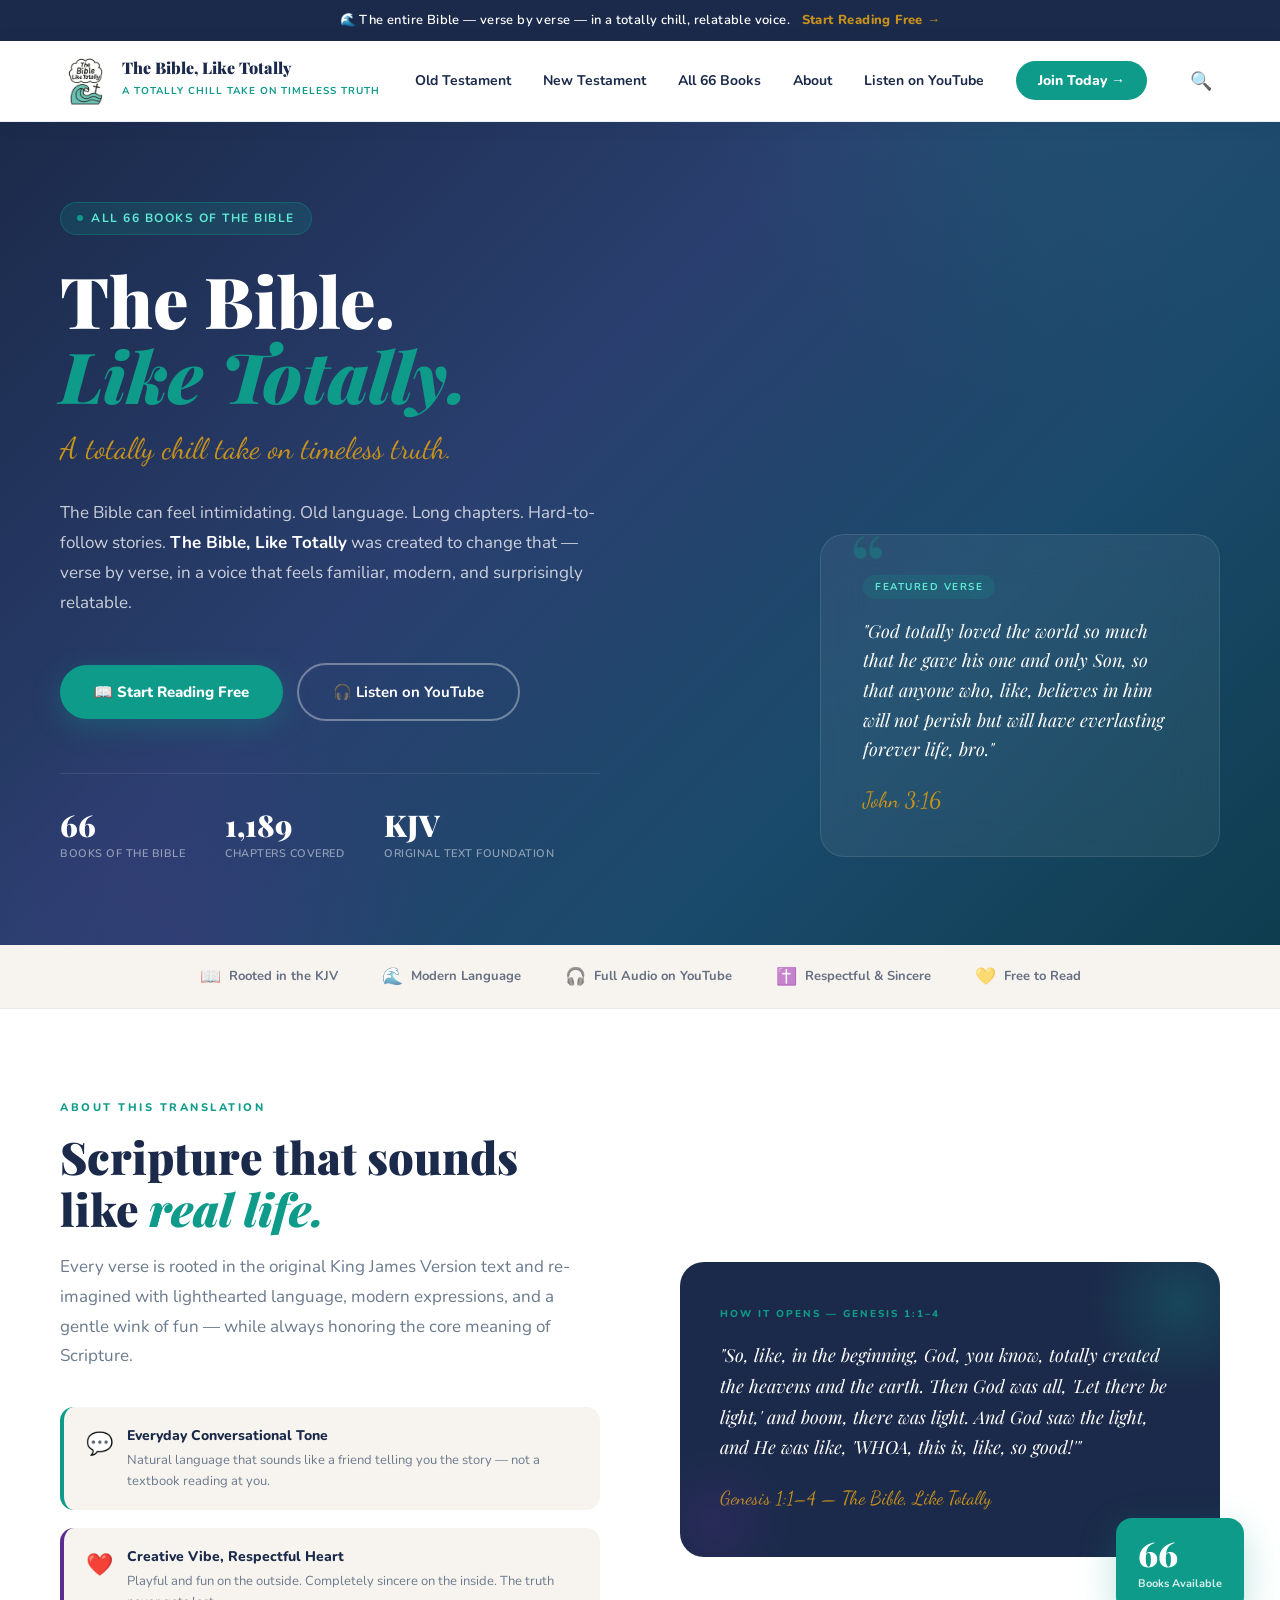
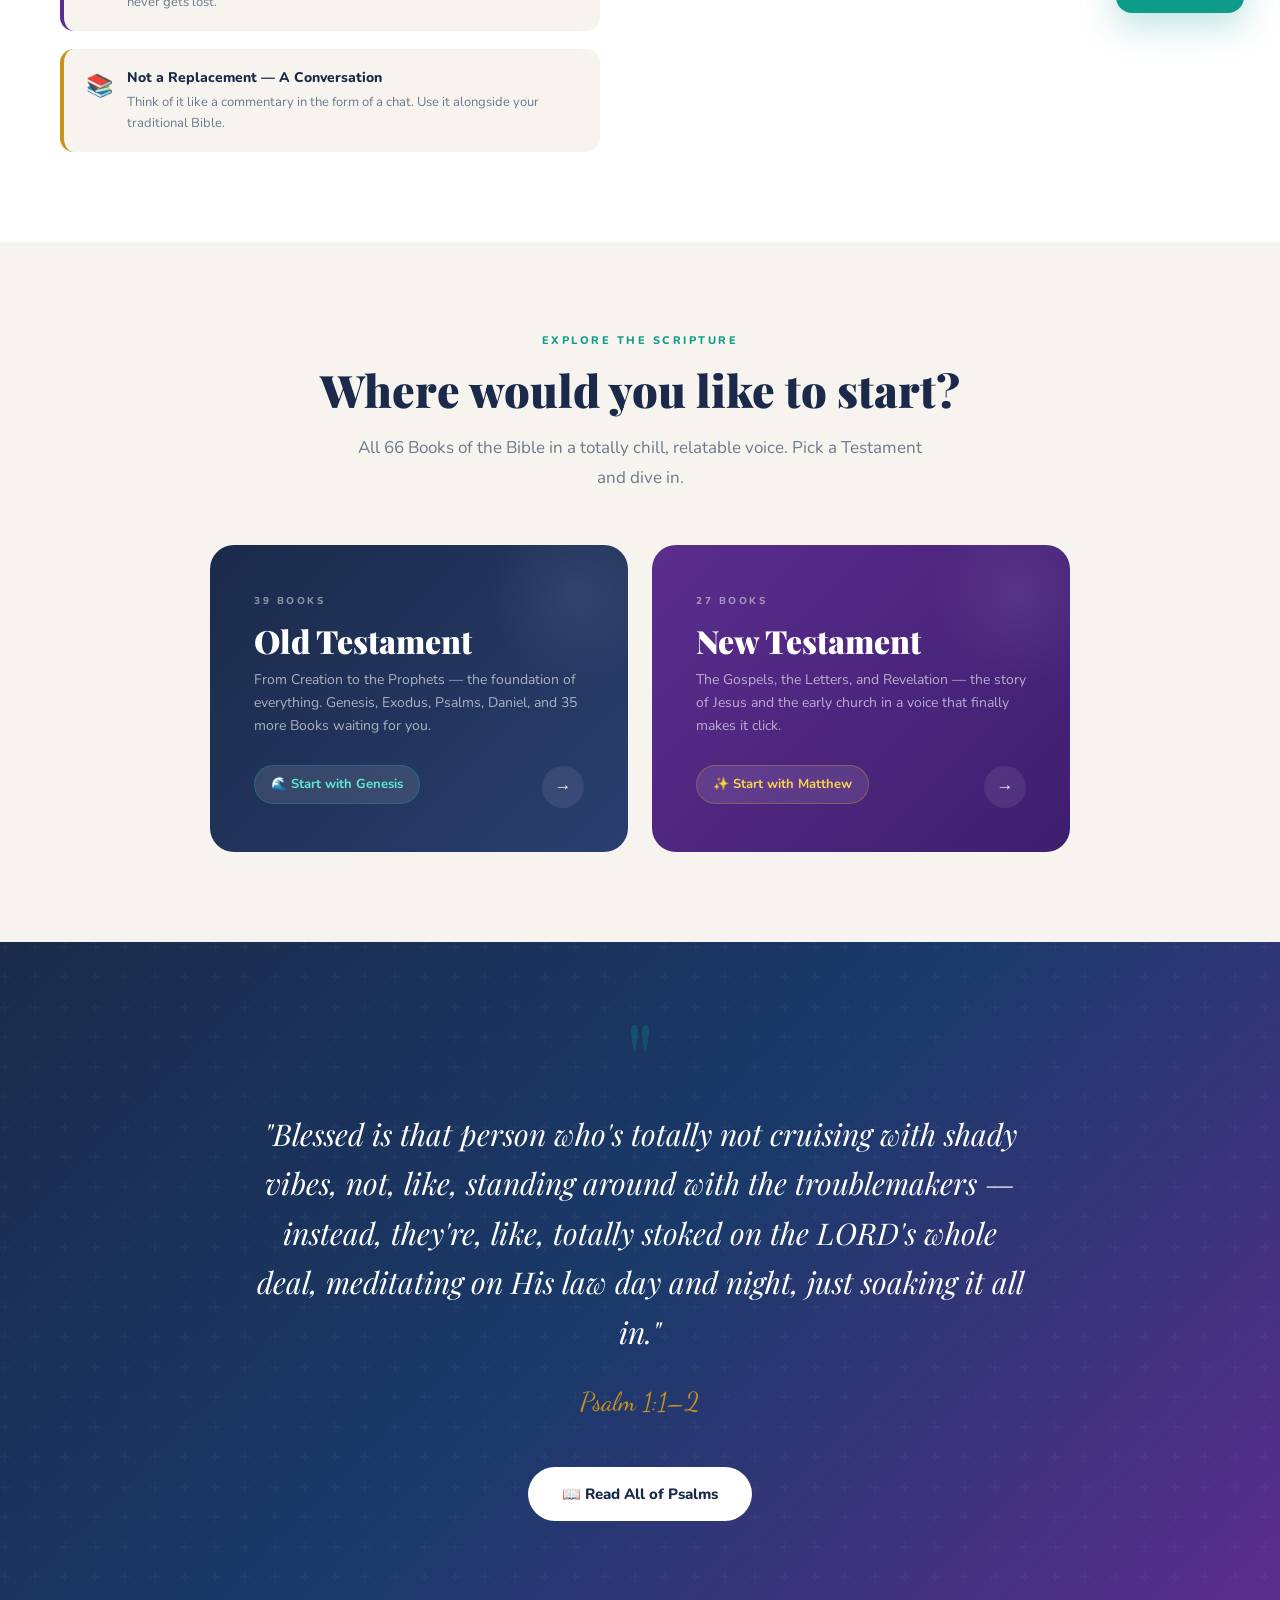
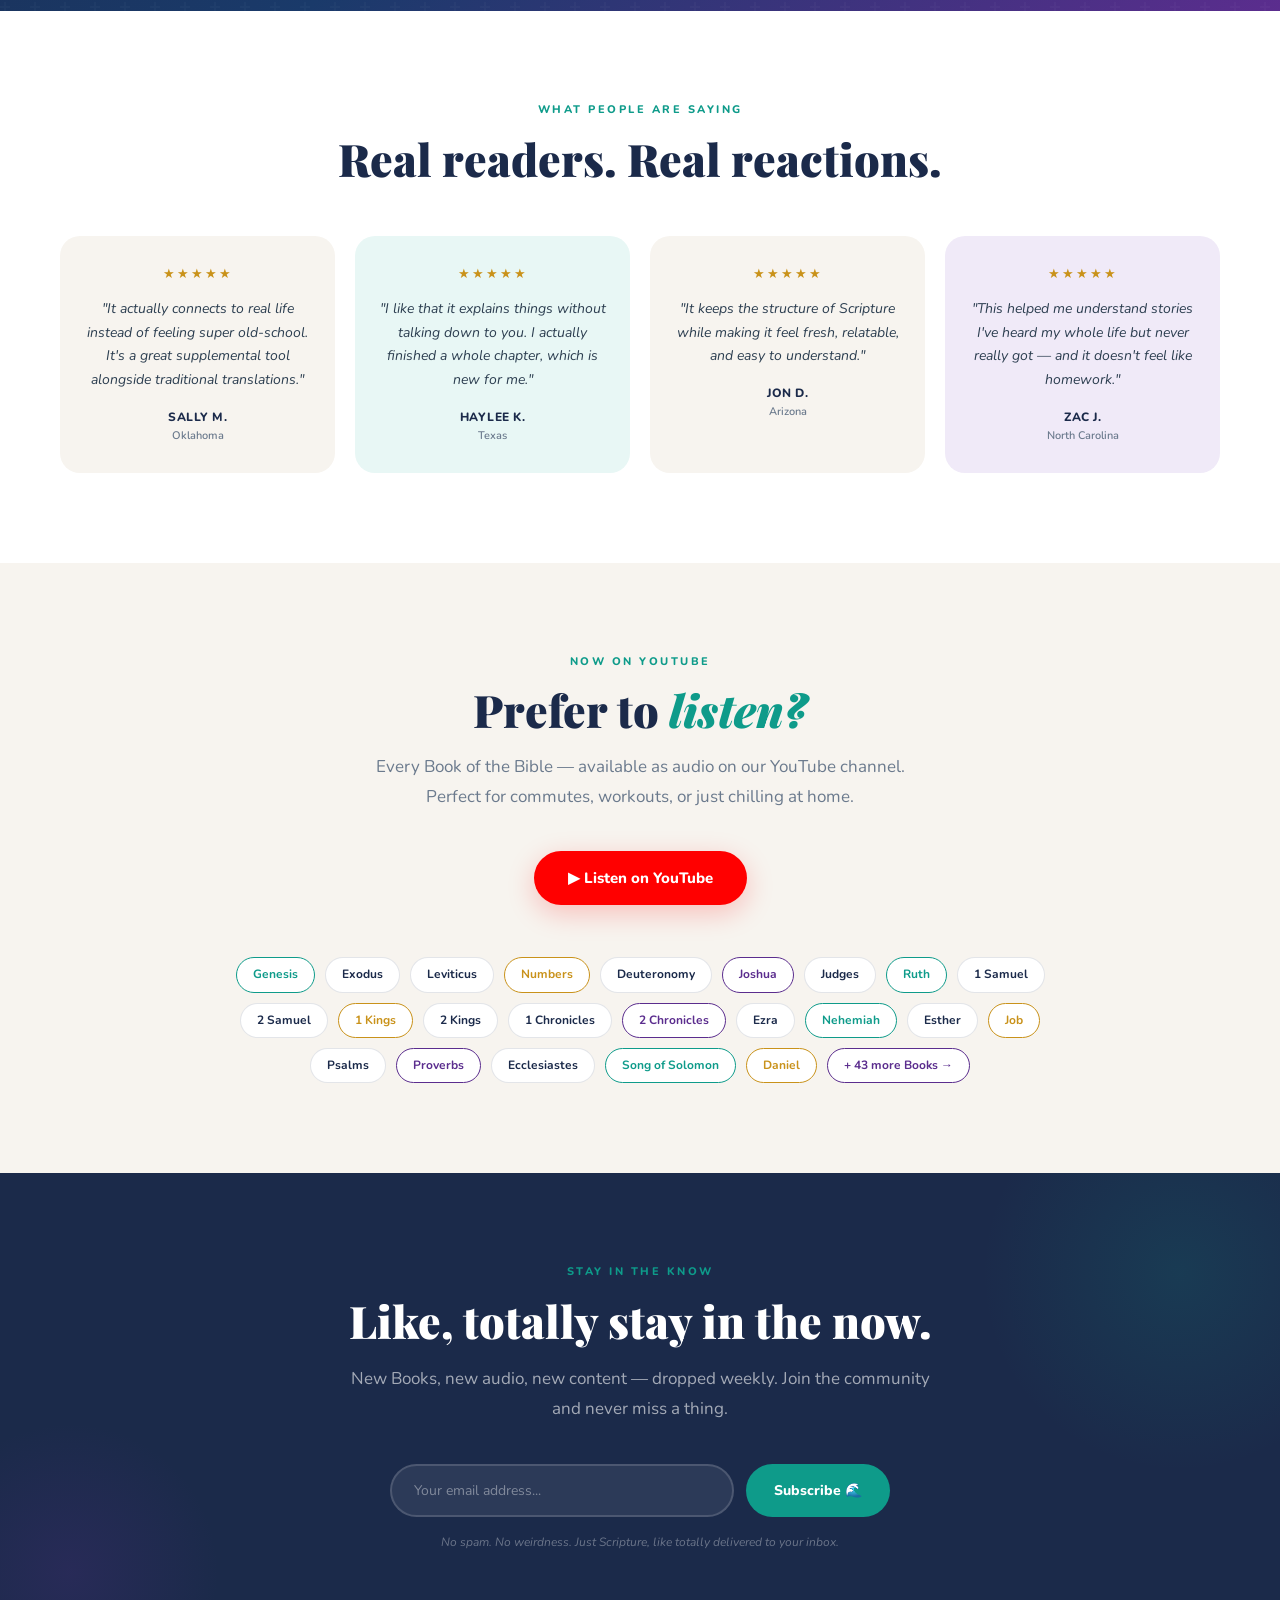
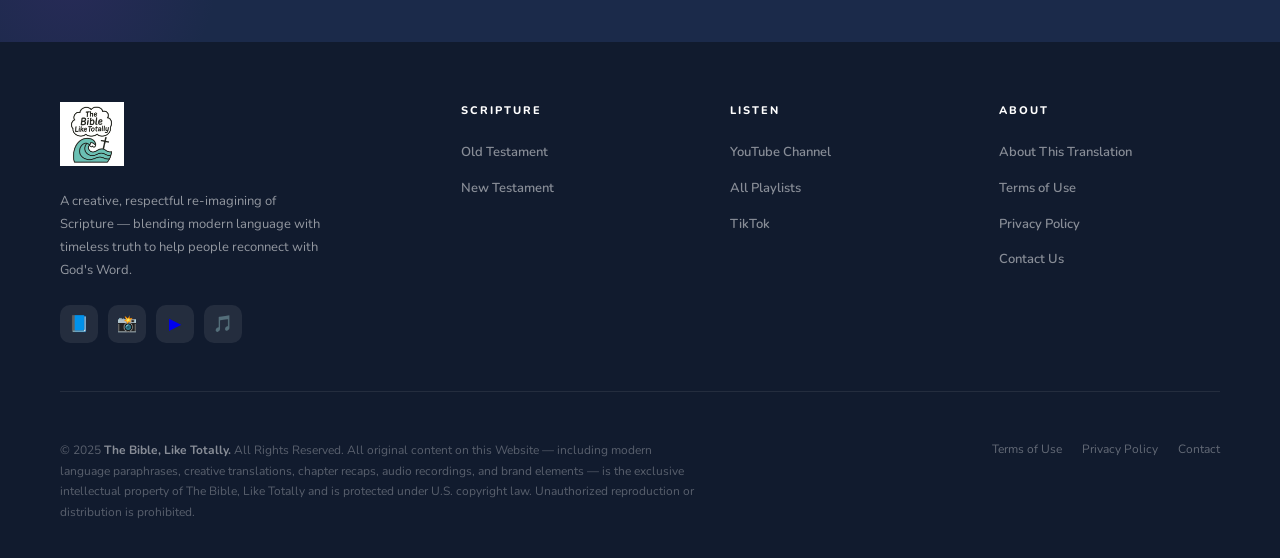
==== index.html @ ba9ce9f9 "Add files via upload" ====
<!DOCTYPE html>
<html lang="en">
<head>
<meta charset="UTF-8">
<meta name="viewport" content="width=device-width, initial-scale=1.0">
<title>The Bible, Like Totally — A Totally Chill Take on Timeless Truth</title>
<meta name="description" content="The entire Bible — in a totally chill, relatable voice. Verse by verse, rooted in the KJV, re-imagined in modern language. Read free or listen on YouTube.">
<meta property="og:title" content="The Bible, Like Totally">
<meta property="og:description" content="A totally chill take on timeless truth. All 66 Books of the Bible in modern language.">
<meta property="og:image" content="logo.png">
<link rel="icon" type="image/png" href="logo.png">
<link href="https://fonts.googleapis.com/css2?family=Playfair+Display:ital,wght@0,700;0,900;1,700&family=Nunito:wght@400;600;700;800&family=Dancing+Script:wght@700&display=swap" rel="stylesheet">
<link rel="stylesheet" href="style.css">
<style>
  /* ── HERO ── */
  .hero {
    background: linear-gradient(135deg, var(--navy) 0%, #2A3F6F 40%, #1A4A6B 70%, #0E3D4F 100%);
    min-height: 90vh;
    display: flex;
    align-items: center;
    position: relative;
    overflow: hidden;
    padding: 80px 60px;
  }
  .hero::before {
    content: '';
    position: absolute;
    top: -50%; right: -10%;
    width: 700px; height: 700px;
    background: radial-gradient(circle, rgba(14,155,138,0.14) 0%, transparent 70%);
    pointer-events: none;
  }
  .hero::after {
    content: '';
    position: absolute;
    bottom: -30%; left: -5%;
    width: 500px; height: 500px;
    background: radial-gradient(circle, rgba(91,45,142,0.18) 0%, transparent 70%);
    pointer-events: none;
  }
  .hero-content {
    max-width: 660px;
    position: relative;
    z-index: 2;
    animation: fadeInUp 0.8s ease both;
  }
  .hero-badge {
    display: inline-flex;
    align-items: center;
    gap: 8px;
    background: rgba(14,155,138,0.18);
    border: 1px solid rgba(14,155,138,0.35);
    color: #5EEAD4;
    padding: 6px 16px;
    border-radius: 50px;
    font-size: 12px;
    font-weight: 700;
    letter-spacing: 1.5px;
    text-transform: uppercase;
    margin-bottom: 28px;
  }
  .hero-badge .dot {
    width: 6px; height: 6px;
    background: var(--teal);
    border-radius: 50%;
    animation: pulse 2s infinite;
  }
  .hero h1 {
    font-family: 'Playfair Display', serif;
    font-size: clamp(44px, 5.5vw, 74px);
    font-weight: 900;
    color: var(--white);
    line-height: 1.07;
    margin-bottom: 10px;
  }
  .hero h1 .highlight { color: var(--teal); font-style: italic; }
  .hero-tagline {
    font-family: 'Dancing Script', cursive;
    font-size: clamp(22px, 2.8vw, 30px);
    color: var(--amber);
    margin-bottom: 26px;
    display: block;
  }
  .hero-desc {
    font-size: 17px;
    color: rgba(255,255,255,0.76);
    line-height: 1.78;
    margin-bottom: 44px;
    max-width: 540px;
  }
  .hero-desc strong { color: var(--white); }
  .hero-buttons { display: flex; gap: 14px; flex-wrap: wrap; align-items: center; }
  .hero-stats {
    display: flex;
    gap: 40px;
    margin-top: 52px;
    padding-top: 36px;
    border-top: 1px solid rgba(255,255,255,0.1);
  }
  .hero-stat .number {
    font-family: 'Playfair Display', serif;
    font-size: 30px;
    font-weight: 900;
    color: var(--white);
    display: block;
    line-height: 1;
  }
  .hero-stat .label {
    font-size: 11px;
    color: rgba(255,255,255,0.5);
    font-weight: 600;
    letter-spacing: 0.5px;
    text-transform: uppercase;
    margin-top: 4px;
  }
  .hero-visual {
    position: absolute;
    right: 60px;
    top: 50%;
    transform: translateY(-50%);
    z-index: 2;
    animation: fadeInRight 1s ease 0.3s both;
  }
  .verse-card {
    background: rgba(255,255,255,0.06);
    backdrop-filter: blur(20px);
    border: 1px solid rgba(255,255,255,0.1);
    border-radius: 24px;
    padding: 38px 42px;
    max-width: 400px;
    position: relative;
  }
  .verse-card::before {
    content: '\201C';
    position: absolute;
    top: -16px; left: 28px;
    font-family: 'Playfair Display', serif;
    font-size: 90px;
    color: var(--teal);
    opacity: 0.35;
    line-height: 1;
  }
  .verse-card .verse-tag {
    display: inline-block;
    background: rgba(14,155,138,0.18);
    color: #5EEAD4;
    font-size: 10px;
    font-weight: 700;
    letter-spacing: 1.5px;
    text-transform: uppercase;
    padding: 4px 12px;
    border-radius: 50px;
    margin-bottom: 18px;
  }
  .verse-card p {
    font-family: 'Playfair Display', serif;
    font-size: 18px;
    font-style: italic;
    color: var(--white);
    line-height: 1.65;
    margin-bottom: 18px;
  }
  .verse-card .verse-ref {
    font-family: 'Dancing Script', cursive;
    font-size: 22px;
    color: var(--amber);
  }

  /* ── ABOUT ── */
  .about-section {
    display: grid;
    grid-template-columns: 1fr 1fr;
    gap: 80px;
    align-items: center;
    background: var(--white);
  }
  .about-features { display: flex; flex-direction: column; gap: 18px; margin-top: 36px; }
  .feature-item {
    display: flex;
    align-items: flex-start;
    gap: 14px;
    padding: 18px 22px;
    background: var(--off-white);
    border-radius: 14px;
    border-left: 4px solid var(--teal);
    transition: transform 0.2s;
  }
  .feature-item:hover { transform: translateX(4px); }
  .feature-item:nth-child(2) { border-left-color: var(--purple); }
  .feature-item:nth-child(3) { border-left-color: var(--amber); }
  .feature-icon { font-size: 22px; flex-shrink: 0; margin-top: 2px; }
  .feature-text h4 { font-size: 14px; font-weight: 800; color: var(--navy); margin-bottom: 3px; }
  .feature-text p { font-size: 13px; color: var(--text-muted); line-height: 1.6; }
  .about-card-main {
    background: var(--navy);
    border-radius: 24px;
    padding: 44px 40px;
    color: var(--white);
    position: relative;
    overflow: hidden;
  }
  .about-card-main::before {
    content: '';
    position: absolute;
    top: -50px; right: -50px;
    width: 180px; height: 180px;
    background: radial-gradient(circle, rgba(14,155,138,0.25) 0%, transparent 70%);
  }
  .about-card-main::after {
    content: '';
    position: absolute;
    bottom: -40px; left: -40px;
    width: 150px; height: 150px;
    background: radial-gradient(circle, rgba(91,45,142,0.22) 0%, transparent 70%);
  }
  .about-card-main .card-label {
    font-size: 10px;
    font-weight: 800;
    letter-spacing: 2px;
    text-transform: uppercase;
    color: var(--teal);
    margin-bottom: 18px;
    display: block;
  }
  .about-card-main blockquote {
    font-family: 'Playfair Display', serif;
    font-size: 18px;
    font-style: italic;
    line-height: 1.7;
    color: var(--white);
    margin-bottom: 20px;
    position: relative;
    z-index: 1;
  }
  .about-card-main .quote-source {
    font-family: 'Dancing Script', cursive;
    font-size: 19px;
    color: var(--amber);
  }
  .about-card-floating {
    position: absolute;
    bottom: -24px; right: -24px;
    background: var(--teal);
    border-radius: 16px;
    padding: 18px 22px;
    color: var(--white);
    box-shadow: 0 12px 36px rgba(14,155,138,0.28);
    z-index: 2;
  }
  .about-card-floating .big-number {
    font-family: 'Playfair Display', serif;
    font-size: 34px;
    font-weight: 900;
    display: block;
    line-height: 1;
  }
  .about-card-floating .small-label { font-size: 11px; font-weight: 700; opacity: 0.85; }
  .about-visual { position: relative; padding-bottom: 32px; }

  /* ── TESTAMENT CARDS ── */
  .testament-section { background: var(--off-white); text-align: center; }
  .testament-header { margin-bottom: 52px; }
  .testament-header .section-subtitle { margin: 0 auto; }
  .testament-grid {
    display: grid;
    grid-template-columns: 1fr 1fr;
    gap: 24px;
    max-width: 860px;
    margin: 0 auto;
  }
  .testament-card {
    border-radius: 24px;
    padding: 48px 44px;
    text-align: left;
    text-decoration: none;
    position: relative;
    overflow: hidden;
    transition: transform 0.3s, box-shadow 0.3s;
    display: block;
  }
  .testament-card:hover { transform: translateY(-6px); box-shadow: 0 24px 56px rgba(27,42,74,0.18); }
  .testament-card.old { background: linear-gradient(135deg, var(--navy) 0%, #2A3F6F 100%); }
  .testament-card.new { background: linear-gradient(135deg, var(--purple) 0%, #3D1F6E 100%); }
  .testament-card::before {
    content: '';
    position: absolute;
    top: -40px; right: -40px;
    width: 180px; height: 180px;
    background: radial-gradient(circle, rgba(255,255,255,0.07) 0%, transparent 70%);
  }
  .testament-card .t-label {
    font-size: 10px; font-weight: 800; letter-spacing: 2.5px;
    text-transform: uppercase; color: rgba(255,255,255,0.48);
    margin-bottom: 14px; display: block;
  }
  .testament-card h3 {
    font-family: 'Playfair Display', serif;
    font-size: 32px; font-weight: 900;
    color: var(--white); margin-bottom: 10px; line-height: 1.1;
  }
  .testament-card p { font-size: 14px; color: rgba(255,255,255,0.62); line-height: 1.65; margin-bottom: 28px; }
  .testament-card .book-count {
    display: inline-flex; align-items: center; gap: 8px;
    background: rgba(255,255,255,0.1);
    border: 1px solid rgba(255,255,255,0.14);
    color: var(--white);
    padding: 8px 16px; border-radius: 50px;
    font-size: 13px; font-weight: 700;
  }
  .testament-card.old .book-count { border-color: rgba(14,155,138,0.4); color: #5EEAD4; }
  .testament-card.new .book-count { border-color: rgba(201,146,26,0.4); color: #FCD34D; }
  .testament-arrow {
    position: absolute; bottom: 44px; right: 44px;
    width: 42px; height: 42px;
    background: rgba(255,255,255,0.08);
    border-radius: 50%;
    display: flex; align-items: center; justify-content: center;
    font-size: 17px;
    transition: background 0.2s, transform 0.2s;
    color: white;
  }
  .testament-card:hover .testament-arrow { background: rgba(255,255,255,0.18); transform: translateX(4px); }

  /* ── YOUTUBE SECTION ── */
  .youtube-section { background: var(--off-white); text-align: center; }
  .youtube-btn {
    display: inline-flex; align-items: center; gap: 10px;
    background: #FF0000; color: var(--white);
    padding: 15px 34px; border-radius: 50px;
    font-weight: 800; font-size: 15px; text-decoration: none;
    transition: all 0.3s;
    box-shadow: 0 8px 28px rgba(255,0,0,0.22);
    margin-bottom: 52px;
    font-family: 'Nunito', sans-serif;
  }
  .youtube-btn:hover { background: #CC0000; transform: translateY(-2px); }
  .books-grid {
    display: flex; flex-wrap: wrap; gap: 10px;
    max-width: 860px; margin: 0 auto; justify-content: center;
  }
  .book-pill {
    background: var(--white);
    border: 1.5px solid rgba(27,42,74,0.12);
    border-radius: 50px;
    padding: 7px 16px;
    font-size: 12px; font-weight: 700; color: var(--navy);
    transition: all 0.2s; cursor: pointer; text-decoration: none;
    display: inline-block;
  }
  .book-pill:hover { background: var(--navy); color: var(--white); border-color: var(--navy); transform: scale(1.05); }
  .book-pill.teal { border-color: var(--teal); color: var(--teal); }
  .book-pill.teal:hover { background: var(--teal); color: var(--white); }
  .book-pill.purple { border-color: var(--purple); color: var(--purple); }
  .book-pill.purple:hover { background: var(--purple); color: var(--white); }
  .book-pill.amber { border-color: var(--amber); color: var(--amber); }
  .book-pill.amber:hover { background: var(--amber); color: var(--white); }

  @media (max-width: 900px) {
    .hero { padding: 60px 24px; min-height: auto; }
    .hero-visual { display: none; }
    .about-section { grid-template-columns: 1fr; gap: 40px; }
    .testament-grid { grid-template-columns: 1fr; }
  }
</style>
</head>
<body>

<!-- ANNOUNCEMENT BAR -->
<div class="announcement-bar">
  🌊 The entire Bible — verse by verse — in a totally chill, relatable voice.
  <a href="https://thebibleliketotally.wordpress.com/old-testament/">Start Reading Free →</a>
</div>

<!-- NAVIGATION -->
<nav>
  <a href="index.html" class="nav-logo">
    <img src="logo.png" alt="The Bible, Like Totally">
    <div class="nav-logo-text">
      <span class="brand-name">The Bible, Like Totally</span>
      <span class="brand-tagline">A totally chill take on timeless truth</span>
    </div>
  </a>
      <ul class="nav-links">
    <li><a href="old-testament.html">Old Testament</a></li>
    <li><a href="new-testament.html">New Testament</a></li>
    <li><a href="all-books.html">All 66 Books</a></li>
    <li><a href="about.html">About</a></li>
    <li><a href="https://www.youtube.com/@TheBibleLikeTotally" target="_blank">Listen on YouTube</a></li>
    <li><a href="https://thebibleliketotally.com" class="nav-cta">Join Today →</a></li>
  </ul>
  <!-- SEARCH -->
  <div class="nav-search">
    <input
      type="text"
      class="nav-search-input"
      id="navSearch"
      placeholder="Search books..."
      onkeydown="handleNavSearch(event)"
    >
    <button class="nav-search-btn" onclick="toggleNavSearch()" aria-label="Search">&#128269;</button>
  </div>
  <!-- MOBILE MENU BUTTON -->
  <button class="mobile-menu-btn" onclick="toggleMobileMenu()" aria-label="Menu">
    <span></span><span></span><span></span>
  </button>
</nav>

<!-- MOBILE MENU -->
<div class="mobile-menu" id="mobileMenu">
  <ul>
    <li><a href="index.html" onclick="toggleMobileMenu()">Home</a></li>
    <li><a href="old-testament.html" onclick="toggleMobileMenu()">Old Testament</a></li>
    <li><a href="new-testament.html" onclick="toggleMobileMenu()">New Testament</a></li>
    <li><a href="all-books.html" onclick="toggleMobileMenu()">All 66 Books</a></li>
    <li><a href="about.html" onclick="toggleMobileMenu()">About</a></li>
    <li><a href="https://www.youtube.com/@TheBibleLikeTotally" target="_blank" onclick="toggleMobileMenu()">Listen on YouTube</a></li>
    <li><a href="https://thebibleliketotally.com" class="nav-cta" onclick="toggleMobileMenu()">Join Today →</a></li>
  </ul>
</div>
<!-- HERO -->
<section class="hero">
  <div class="hero-content">
    <div class="hero-badge">
      <span class="dot"></span>
      All 66 Books of the Bible
    </div>
    <h1>The Bible.<br><span class="highlight">Like Totally.</span></h1>
    <span class="hero-tagline">A totally chill take on timeless truth.</span>
    <p class="hero-desc">
      The Bible can feel intimidating. Old language. Long chapters. Hard-to-follow stories.
      <strong>The Bible, Like Totally</strong> was created to change that — verse by verse,
      in a voice that feels familiar, modern, and surprisingly relatable.
    </p>
    <div class="hero-buttons">
      <a href="old-testament.html" class="btn-primary">📖 Start Reading Free</a>
      <a href="https://www.youtube.com/@TheBibleLikeTotally" target="_blank" class="btn-ghost">🎧 Listen on YouTube</a>
    </div>
    <div class="hero-stats">
      <div class="hero-stat">
        <span class="number">66</span>
        <span class="label">Books of the Bible</span>
      </div>
      <div class="hero-stat">
        <span class="number">1,189</span>
        <span class="label">Chapters covered</span>
      </div>
      <div class="hero-stat">
        <span class="number">KJV</span>
        <span class="label">Original text foundation</span>
      </div>
    </div>
  </div>
  <div class="hero-visual">
    <div class="verse-card">
      <span class="verse-tag">Featured Verse</span>
      <p>"God totally loved the world so much that he gave his one and only Son, so that anyone who, like, believes in him will not perish but will have everlasting forever life, bro."</p>
      <span class="verse-ref">John 3:16</span>
    </div>
  </div>
</section>

<!-- TRUST BAR -->
<div class="trust-bar">
  <div class="trust-item"><span class="icon">📖</span> Rooted in the KJV</div>
  <div class="trust-item"><span class="icon">🌊</span> Modern Language</div>
  <div class="trust-item"><span class="icon">🎧</span> Full Audio on YouTube</div>
  <div class="trust-item"><span class="icon">✝️</span> Respectful &amp; Sincere</div>
  <div class="trust-item"><span class="icon">💛</span> Free to Read</div>
</div>

<!-- ABOUT SECTION -->
<section class="about-section fade-in">
  <div class="about-content">
    <span class="section-label">About This Translation</span>
    <h2 class="section-title">Scripture that sounds like <em>real life.</em></h2>
    <p class="section-subtitle">
      Every verse is rooted in the original King James Version text and re-imagined
      with lighthearted language, modern expressions, and a gentle wink of fun —
      while always honoring the core meaning of Scripture.
    </p>
    <div class="about-features">
      <div class="feature-item">
        <span class="feature-icon">💬</span>
        <div class="feature-text">
          <h4>Everyday Conversational Tone</h4>
          <p>Natural language that sounds like a friend telling you the story — not a textbook reading at you.</p>
        </div>
      </div>
      <div class="feature-item">
        <span class="feature-icon">❤️</span>
        <div class="feature-text">
          <h4>Creative Vibe, Respectful Heart</h4>
          <p>Playful and fun on the outside. Completely sincere on the inside. The truth never gets lost.</p>
        </div>
      </div>
      <div class="feature-item">
        <span class="feature-icon">📚</span>
        <div class="feature-text">
          <h4>Not a Replacement — A Conversation</h4>
          <p>Think of it like a commentary in the form of a chat. Use it alongside your traditional Bible.</p>
        </div>
      </div>
    </div>
  </div>
  <div class="about-visual">
    <div class="about-card-main">
      <span class="card-label">How it opens — Genesis 1:1–4</span>
      <blockquote>
        "So, like, in the beginning, God, you know, totally created the heavens and the earth. Then God was all, 'Let there be light,' and boom, there was light. And God saw the light, and He was like, 'WHOA, this is, like, so good!'"
      </blockquote>
      <span class="quote-source">Genesis 1:1–4 — The Bible, Like Totally</span>
    </div>
    <div class="about-card-floating">
      <span class="big-number">66</span>
      <span class="small-label">Books Available</span>
    </div>
  </div>
</section>

<!-- TESTAMENT NAVIGATION -->
<section class="testament-section fade-in">
  <div class="testament-header">
    <span class="section-label">Explore the Scripture</span>
    <h2 class="section-title">Where would you like to start?</h2>
    <p class="section-subtitle">All 66 Books of the Bible in a totally chill, relatable voice. Pick a Testament and dive in.</p>
  </div>
  <div class="testament-grid">
    <a href="old-testament.html" class="testament-card old">
      <span class="t-label">39 Books</span>
      <h3>Old Testament</h3>
      <p>From Creation to the Prophets — the foundation of everything. Genesis, Exodus, Psalms, Daniel, and 35 more Books waiting for you.</p>
      <span class="book-count">🌊 Start with Genesis</span>
      <div class="testament-arrow">→</div>
    </a>
    <a href="new-testament.html" class="testament-card new">
      <span class="t-label">27 Books</span>
      <h3>New Testament</h3>
      <p>The Gospels, the Letters, and Revelation — the story of Jesus and the early church in a voice that finally makes it click.</p>
      <span class="book-count">✨ Start with Matthew</span>
      <div class="testament-arrow">→</div>
    </a>
  </div>
</section>

<!-- FEATURED VERSE -->
<section class="verse-section fade-in">
  <div class="inner">
    <span class="big-q">"</span>
    <blockquote>
      "Blessed is that person who's totally not cruising with shady vibes, not, like, standing around with the troublemakers — instead, they're, like, totally stoked on the LORD's whole deal, meditating on His law day and night, just soaking it all in."
    </blockquote>
    <span class="cite">Psalm 1:1–2</span>
    <a href="https://thebibleliketotally.wordpress.com/old-testament/psalms/" class="btn-white">📖 Read All of Psalms</a>
  </div>
</section>

<!-- REVIEWS -->
<section style="background:var(--white); padding:90px 60px; text-align:center;" class="fade-in">
  <span class="section-label">What People Are Saying</span>
  <h2 class="section-title" style="margin-bottom:52px;">Real readers. Real reactions.</h2>
  <div class="reviews-grid">
    <div class="review-card">
      <div class="review-stars">★★★★★</div>
      <p class="review-text">"It actually connects to real life instead of feeling super old-school. It's a great supplemental tool alongside traditional translations."</p>
      <div class="review-author">Sally M.</div>
      <div class="review-location">Oklahoma</div>
    </div>
    <div class="review-card teal-bg">
      <div class="review-stars">★★★★★</div>
      <p class="review-text">"I like that it explains things without talking down to you. I actually finished a whole chapter, which is new for me."</p>
      <div class="review-author">Haylee K.</div>
      <div class="review-location">Texas</div>
    </div>
    <div class="review-card">
      <div class="review-stars">★★★★★</div>
      <p class="review-text">"It keeps the structure of Scripture while making it feel fresh, relatable, and easy to understand."</p>
      <div class="review-author">Jon D.</div>
      <div class="review-location">Arizona</div>
    </div>
    <div class="review-card purple-bg">
      <div class="review-stars">★★★★★</div>
      <p class="review-text">"This helped me understand stories I've heard my whole life but never really got — and it doesn't feel like homework."</p>
      <div class="review-author">Zac J.</div>
      <div class="review-location">North Carolina</div>
    </div>
  </div>
</section>

<!-- YOUTUBE SECTION -->
<section class="youtube-section fade-in">
  <span class="section-label">Now on YouTube</span>
  <h2 class="section-title" style="margin-bottom:16px;">Prefer to <em>listen?</em></h2>
  <p class="section-subtitle" style="margin:0 auto 40px;">Every Book of the Bible — available as audio on our YouTube channel. Perfect for commutes, workouts, or just chilling at home.</p>
  <a href="https://www.youtube.com/@TheBibleLikeTotally" class="youtube-btn" target="_blank">▶ Listen on YouTube</a>
  <div class="books-grid">
    <a href="https://thebibleliketotally.wordpress.com/old-testament/genesis/" class="book-pill teal">Genesis</a>
    <a href="https://thebibleliketotally.wordpress.com/old-testament/exodus/" class="book-pill">Exodus</a>
    <a href="https://thebibleliketotally.wordpress.com/old-testament/leviticus/" class="book-pill">Leviticus</a>
    <a href="https://thebibleliketotally.wordpress.com/old-testament/numbers/" class="book-pill amber">Numbers</a>
    <a href="https://thebibleliketotally.wordpress.com/old-testament/deuteronomy/" class="book-pill">Deuteronomy</a>
    <a href="https://thebibleliketotally.wordpress.com/old-testament/joshua/" class="book-pill purple">Joshua</a>
    <a href="https://thebibleliketotally.wordpress.com/old-testament/judges/" class="book-pill">Judges</a>
    <a href="https://thebibleliketotally.wordpress.com/old-testament/ruth/" class="book-pill teal">Ruth</a>
    <a href="https://thebibleliketotally.wordpress.com/old-testament/i-samuel/" class="book-pill">1 Samuel</a>
    <a href="https://thebibleliketotally.wordpress.com/old-testament/ii-samuel/" class="book-pill">2 Samuel</a>
    <a href="https://thebibleliketotally.wordpress.com/old-testament/i-kings/" class="book-pill amber">1 Kings</a>
    <a href="https://thebibleliketotally.wordpress.com/old-testament/ii-kings/" class="book-pill">2 Kings</a>
    <a href="https://thebibleliketotally.wordpress.com/old-testament/i-chronicles/" class="book-pill">1 Chronicles</a>
    <a href="https://thebibleliketotally.wordpress.com/old-testament/ii-chronicles/" class="book-pill purple">2 Chronicles</a>
    <a href="https://thebibleliketotally.wordpress.com/old-testament/ezra/" class="book-pill">Ezra</a>
    <a href="https://thebibleliketotally.wordpress.com/old-testament/nehemiah/" class="book-pill teal">Nehemiah</a>
    <a href="https://thebibleliketotally.wordpress.com/old-testament/esther/" class="book-pill">Esther</a>
    <a href="https://thebibleliketotally.wordpress.com/old-testament/job/" class="book-pill amber">Job</a>
    <a href="https://thebibleliketotally.wordpress.com/old-testament/psalms/" class="book-pill">Psalms</a>
    <a href="https://thebibleliketotally.wordpress.com/old-testament/proverbs/" class="book-pill purple">Proverbs</a>
    <a href="https://thebibleliketotally.wordpress.com/old-testament/ecclesiastes/" class="book-pill">Ecclesiastes</a>
    <a href="https://thebibleliketotally.wordpress.com/old-testament/song-of-solomon/" class="book-pill teal">Song of Solomon</a>
    <a href="https://thebibleliketotally.wordpress.com/old-testament/daniel/" class="book-pill amber">Daniel</a>
    <a href="new-testament.html" class="book-pill purple">+ 43 more Books →</a>
  </div>
</section>

<!-- EMAIL SIGNUP -->
<section class="signup-section fade-in">
  <div class="signup-inner">
    <span class="section-label">Stay in the Know</span>
    <h2 class="section-title">Like, totally stay in the now.</h2>
    <p class="section-subtitle">New Books, new audio, new content — dropped weekly. Join the community and never miss a thing.</p>
    <div class="signup-form">
      <input type="email" placeholder="Your email address...">
      <button type="button">Subscribe 🌊</button>
    </div>
    <p class="signup-note">No spam. No weirdness. Just Scripture, like totally delivered to your inbox.</p>
  </div>
</section>

<!-- FOOTER -->
<footer>
  <div class="footer-top">
    <div class="footer-brand">
      <img src="logo.png" alt="The Bible, Like Totally">
      <p>A creative, respectful re-imagining of Scripture — blending modern language with timeless truth to help people reconnect with God's Word.</p>
      <div class="footer-social">
        <a href="https://www.facebook.com/thebible.liketotally/" target="_blank" class="social-btn" title="Facebook">📘</a>
        <a href="https://www.instagram.com/thebible_liketotally/" target="_blank" class="social-btn" title="Instagram">📸</a>
        <a href="https://www.youtube.com/@TheBibleLikeTotally" target="_blank" class="social-btn" title="YouTube">▶</a>
        <a href="https://www.tiktok.com/@thebible_liketotally" target="_blank" class="social-btn" title="TikTok">🎵</a>
      </div>
    </div>
    <div class="footer-col">
      <h4>Scripture</h4>
      <ul>
        <li><a href="old-testament.html">Old Testament</a></li>
        <li><a href="new-testament.html">New Testament</a></li>
      </ul>
    </div>
    <div class="footer-col">
      <h4>Listen</h4>
      <ul>
        <li><a href="https://www.youtube.com/@TheBibleLikeTotally" target="_blank">YouTube Channel</a></li>
        <li><a href="https://www.youtube.com/@TheBibleLikeTotally/playlists" target="_blank">All Playlists</a></li>
        <li><a href="https://www.tiktok.com/@thebible_liketotally" target="_blank">TikTok</a></li>
      </ul>
    </div>
    <div class="footer-col">
      <h4>About</h4>
      <ul>
        <li><a href="about.html">About This Translation</a></li>
        <li><a href="terms.html">Terms of Use</a></li>
        <li><a href="privacy.html">Privacy Policy</a></li>
        <li><a href="contact.html">Contact Us</a></li>
      </ul>
    </div>
  </div>
  <div class="footer-bottom">
    <p class="footer-copy">© 2025 <strong>The Bible, Like Totally.</strong> All Rights Reserved. All original content on this Website — including modern language paraphrases, creative translations, chapter recaps, audio recordings, and brand elements — is the exclusive intellectual property of The Bible, Like Totally and is protected under U.S. copyright law. Unauthorized reproduction or distribution is prohibited.</p>
    <div class="footer-links">
      <a href="terms.html">Terms of Use</a>
      <a href="privacy.html">Privacy Policy</a>
      <a href="contact.html">Contact</a>
    </div>
  </div>
</footer>

<script>
  const observer = new IntersectionObserver((entries) => {
    entries.forEach(e => { if (e.isIntersecting) e.target.classList.add('visible'); });
  }, { threshold: 0.08 });
  document.querySelectorAll('.fade-in').forEach(el => observer.observe(el));

  function toggleMobileMenu() {
    const menu = document.getElementById('mobileMenu');
    menu.classList.toggle('open');
  }

  function toggleNavSearch() {
    const input = document.getElementById('navSearch');
    input.classList.toggle('open');
    if (input.classList.contains('open')) {
      input.focus();
    }
  }

  function handleNavSearch(event) {
    if (event.key === 'Enter') {
      const query = document.getElementById('navSearch').value.trim();
      if (query) {
        window.location.href = 'all-books.html?search=' + encodeURIComponent(query);
      }
    }
  }
</script>
</body>
</html>
---- style.css ----
/* ============================================
   THE BIBLE, LIKE TOTALLY — SHARED STYLES
   ============================================ */

:root {
  --navy:       #1B2A4A;
  --teal:       #0E9B8A;
  --purple:     #5B2D8E;
  --amber:      #C9921A;
  --white:      #FFFFFF;
  --off-white:  #F7F4EF;
  --light-teal: #E8F7F5;
  --light-purple:#F0EAF8;
  --light-amber: #FDF3E0;
  --text-body:  #2C3E50;
  --text-muted: #6B7A8D;
  --navy-dark:  #111B2E;
}

* { margin: 0; padding: 0; box-sizing: border-box; }

html { scroll-behavior: smooth; }

body {
  font-family: 'Nunito', sans-serif;
  background: var(--white);
  color: var(--text-body);
  overflow-x: hidden;
  line-height: 1.6;
}

/* ── ANNOUNCEMENT BAR ── */
.announcement-bar {
  background: var(--navy);
  color: var(--white);
  text-align: center;
  padding: 10px 20px;
  font-size: 13px;
  font-weight: 600;
  letter-spacing: 0.4px;
}
.announcement-bar a {
  color: var(--amber);
  text-decoration: none;
  margin-left: 8px;
  font-weight: 800;
}
.announcement-bar a:hover { text-decoration: underline; }

/* ── NAVIGATION ── */
nav {
  background: var(--white);
  padding: 14px 60px;
  display: flex;
  align-items: center;
  justify-content: space-between;
  border-bottom: 1px solid rgba(27,42,74,0.08);
  position: sticky;
  top: 0;
  z-index: 1000;
  box-shadow: 0 2px 20px rgba(27,42,74,0.06);
}
.nav-logo {
  display: flex;
  align-items: center;
  gap: 10px;
  text-decoration: none;
}
.nav-logo img {
  height: 52px;
  width: auto;
}
.nav-logo-text .brand-name {
  font-family: 'Playfair Display', serif;
  font-size: 16px;
  font-weight: 900;
  color: var(--navy);
  line-height: 1.1;
  display: block;
}
.nav-logo-text .brand-tagline {
  font-size: 10px;
  color: var(--teal);
  font-weight: 700;
  letter-spacing: 1px;
  text-transform: uppercase;
}
.nav-links {
  display: flex;
  align-items: center;
  gap: 32px;
  list-style: none;
}
.nav-links a {
  text-decoration: none;
  color: var(--navy);
  font-weight: 700;
  font-size: 14px;
  transition: color 0.2s;
  position: relative;
}
.nav-links a::after {
  content: '';
  position: absolute;
  bottom: -3px; left: 0;
  width: 0; height: 2px;
  background: var(--teal);
  transition: width 0.3s;
}
.nav-links a:hover { color: var(--teal); }
.nav-links a:hover::after { width: 100%; }
.nav-links a.active { color: var(--teal); }
.nav-links a.active::after { width: 100%; }
.nav-cta {
  background: var(--teal) !important;
  color: var(--white) !important;
  padding: 10px 22px;
  border-radius: 50px;
  font-weight: 800 !important;
  transition: background 0.2s, transform 0.2s !important;
}
.nav-cta:hover {
  background: var(--navy) !important;
  transform: translateY(-1px);
  color: var(--white) !important;
}
.nav-cta::after { display: none !important; }

/* ── SHARED SECTION STYLES ── */
section { padding: 90px 60px; }

.section-label {
  font-size: 11px;
  font-weight: 800;
  letter-spacing: 2.5px;
  text-transform: uppercase;
  color: var(--teal);
  margin-bottom: 14px;
  display: block;
}
.section-title {
  font-family: 'Playfair Display', serif;
  font-size: clamp(30px, 3.5vw, 46px);
  font-weight: 900;
  color: var(--navy);
  line-height: 1.15;
  margin-bottom: 18px;
}
.section-title em { color: var(--teal); font-style: italic; }
.section-title .purple { color: var(--purple); }
.section-subtitle {
  font-size: 17px;
  color: var(--text-muted);
  line-height: 1.75;
  max-width: 580px;
}

/* ── BUTTONS ── */
.btn-primary {
  background: var(--teal);
  color: var(--white);
  padding: 15px 34px;
  border-radius: 50px;
  font-weight: 800;
  font-size: 15px;
  text-decoration: none;
  transition: all 0.3s;
  display: inline-flex;
  align-items: center;
  gap: 8px;
  box-shadow: 0 8px 28px rgba(14,155,138,0.3);
  font-family: 'Nunito', sans-serif;
  border: none;
  cursor: pointer;
}
.btn-primary:hover {
  background: #0BC4AE;
  transform: translateY(-2px);
  box-shadow: 0 12px 36px rgba(14,155,138,0.4);
}
.btn-secondary {
  background: transparent;
  color: var(--navy);
  padding: 15px 34px;
  border-radius: 50px;
  font-weight: 700;
  font-size: 15px;
  text-decoration: none;
  border: 2px solid var(--navy);
  transition: all 0.3s;
  display: inline-flex;
  align-items: center;
  gap: 8px;
  font-family: 'Nunito', sans-serif;
  cursor: pointer;
}
.btn-secondary:hover {
  background: var(--navy);
  color: var(--white);
}
.btn-white {
  background: var(--white);
  color: var(--navy);
  padding: 15px 34px;
  border-radius: 50px;
  font-weight: 800;
  font-size: 15px;
  text-decoration: none;
  transition: all 0.3s;
  display: inline-flex;
  align-items: center;
  gap: 8px;
  font-family: 'Nunito', sans-serif;
}
.btn-white:hover {
  background: var(--off-white);
  transform: translateY(-2px);
}
.btn-ghost {
  background: transparent;
  color: var(--white);
  padding: 15px 34px;
  border-radius: 50px;
  font-weight: 700;
  font-size: 15px;
  text-decoration: none;
  border: 2px solid rgba(255,255,255,0.35);
  transition: all 0.3s;
  display: inline-flex;
  align-items: center;
  gap: 8px;
  font-family: 'Nunito', sans-serif;
}
.btn-ghost:hover {
  border-color: rgba(255,255,255,0.7);
  background: rgba(255,255,255,0.1);
}

/* ── FOOTER ── */
footer {
  background: var(--navy-dark);
  color: rgba(255,255,255,0.6);
  padding: 60px 60px 36px;
}
.footer-top {
  display: grid;
  grid-template-columns: 1.6fr 1fr 1fr 1fr;
  gap: 48px;
  margin-bottom: 48px;
  padding-bottom: 48px;
  border-bottom: 1px solid rgba(255,255,255,0.08);
}
.footer-brand img {
  height: 64px;
  width: auto;
  margin-bottom: 16px;
}
.footer-brand p {
  font-size: 13px;
  line-height: 1.75;
  margin-bottom: 24px;
  max-width: 260px;
  color: rgba(255,255,255,0.55);
}
.footer-social {
  display: flex;
  gap: 10px;
}
.social-btn {
  width: 38px;
  height: 38px;
  background: rgba(255,255,255,0.08);
  border-radius: 10px;
  display: flex;
  align-items: center;
  justify-content: center;
  font-size: 16px;
  transition: background 0.2s, transform 0.2s;
  text-decoration: none;
}
.social-btn:hover {
  background: var(--teal);
  transform: translateY(-2px);
}
.footer-col h4 {
  font-size: 11px;
  font-weight: 800;
  letter-spacing: 2px;
  text-transform: uppercase;
  color: var(--white);
  margin-bottom: 20px;
}
.footer-col ul { list-style: none; }
.footer-col ul li { margin-bottom: 10px; }
.footer-col ul li a {
  color: rgba(255,255,255,0.5);
  text-decoration: none;
  font-size: 13px;
  font-weight: 600;
  transition: color 0.2s;
}
.footer-col ul li a:hover { color: var(--teal); }
.footer-bottom {
  display: flex;
  align-items: flex-start;
  justify-content: space-between;
  gap: 24px;
  flex-wrap: wrap;
}
.footer-copy {
  font-size: 12px;
  color: rgba(255,255,255,0.3);
  line-height: 1.7;
  max-width: 640px;
}
.footer-copy strong { color: rgba(255,255,255,0.5); }
.footer-links {
  display: flex;
  gap: 20px;
  flex-shrink: 0;
}
.footer-links a {
  color: rgba(255,255,255,0.35);
  text-decoration: none;
  font-size: 12px;
  transition: color 0.2s;
  white-space: nowrap;
}
.footer-links a:hover { color: var(--teal); }

/* ── TRUST BAR ── */
.trust-bar {
  background: var(--off-white);
  padding: 18px 60px;
  display: flex;
  align-items: center;
  justify-content: center;
  gap: 44px;
  border-bottom: 1px solid rgba(27,42,74,0.06);
  flex-wrap: wrap;
}
.trust-item {
  display: flex;
  align-items: center;
  gap: 8px;
  font-size: 13px;
  font-weight: 700;
  color: var(--navy);
  opacity: 0.65;
}
.trust-item .icon { font-size: 17px; }

/* ── VERSE HIGHLIGHT ── */
.verse-section {
  background: linear-gradient(135deg, var(--navy) 0%, #1A3A6A 50%, var(--purple) 100%);
  text-align: center;
  position: relative;
  overflow: hidden;
  padding: 90px 60px;
}
.verse-section::before {
  content: '';
  position: absolute;
  top: 0; left: 0; right: 0; bottom: 0;
  background: url("data:image/svg+xml,%3Csvg width='60' height='60' viewBox='0 0 60 60' xmlns='http://www.w3.org/2000/svg'%3E%3Cg fill='%23ffffff' fill-opacity='0.025'%3E%3Cpath d='M36 34v-4h-2v4h-4v2h4v4h2v-4h4v-2h-4zm0-30V0h-2v4h-4v2h4v4h2V6h4V4h-4zM6 34v-4H4v4H0v2h4v4h2v-4h4v-2H6zM6 4V0H4v4H0v2h4v4h2V6h4V4H6z'/%3E%3C/g%3E%3C/svg%3E");
  pointer-events: none;
}
.verse-section .inner { position: relative; z-index: 1; max-width: 780px; margin: 0 auto; }
.verse-section .big-q {
  font-family: 'Playfair Display', serif;
  font-size: 100px;
  color: var(--teal);
  opacity: 0.25;
  line-height: 0.5;
  margin-bottom: 28px;
  display: block;
}
.verse-section blockquote {
  font-family: 'Playfair Display', serif;
  font-size: clamp(20px, 2.8vw, 30px);
  font-style: italic;
  color: var(--white);
  line-height: 1.65;
  margin-bottom: 24px;
}
.verse-section .cite {
  font-family: 'Dancing Script', cursive;
  font-size: 26px;
  color: var(--amber);
  display: block;
  margin-bottom: 44px;
}

/* ── REVIEWS ── */
.reviews-grid {
  display: grid;
  grid-template-columns: repeat(4, 1fr);
  gap: 20px;
}
.review-card {
  background: var(--off-white);
  border-radius: 20px;
  padding: 28px 24px;
  transition: transform 0.2s, box-shadow 0.2s;
}
.review-card:hover {
  transform: translateY(-4px);
  box-shadow: 0 12px 36px rgba(27,42,74,0.1);
}
.review-card.teal-bg { background: var(--light-teal); }
.review-card.purple-bg { background: var(--light-purple); }
.review-card.amber-bg { background: var(--light-amber); }
.review-stars { color: var(--amber); font-size: 13px; margin-bottom: 12px; letter-spacing: 2px; }
.review-text {
  font-size: 14px;
  color: var(--text-body);
  line-height: 1.7;
  margin-bottom: 16px;
  font-style: italic;
}
.review-author { font-size: 12px; font-weight: 800; color: var(--navy); text-transform: uppercase; letter-spacing: 0.5px; }
.review-location { font-size: 11px; color: var(--text-muted); font-weight: 600; }

/* ── EMAIL SIGNUP ── */
.signup-section {
  background: var(--navy);
  text-align: center;
  position: relative;
  overflow: hidden;
}
.signup-section::before {
  content: '';
  position: absolute;
  top: -100px; right: -100px;
  width: 400px; height: 400px;
  background: radial-gradient(circle, rgba(14,155,138,0.15) 0%, transparent 70%);
  pointer-events: none;
}
.signup-section::after {
  content: '';
  position: absolute;
  bottom: -80px; left: -80px;
  width: 300px; height: 300px;
  background: radial-gradient(circle, rgba(91,45,142,0.2) 0%, transparent 70%);
  pointer-events: none;
}
.signup-inner { position: relative; z-index: 1; max-width: 600px; margin: 0 auto; }
.signup-section .section-label { color: var(--teal); }
.signup-section .section-title { color: var(--white); }
.signup-section .section-subtitle { color: rgba(255,255,255,0.6); margin: 0 auto 40px; }
.signup-form {
  display: flex;
  gap: 12px;
  max-width: 500px;
  margin: 0 auto 16px;
}
.signup-form input {
  flex: 1;
  padding: 15px 22px;
  border-radius: 50px;
  border: 2px solid rgba(255,255,255,0.15);
  background: rgba(255,255,255,0.08);
  color: var(--white);
  font-family: 'Nunito', sans-serif;
  font-size: 14px;
  outline: none;
  transition: border-color 0.2s;
}
.signup-form input::placeholder { color: rgba(255,255,255,0.4); }
.signup-form input:focus { border-color: var(--teal); }
.signup-form button {
  background: var(--teal);
  color: var(--white);
  border: none;
  padding: 15px 28px;
  border-radius: 50px;
  font-family: 'Nunito', sans-serif;
  font-weight: 800;
  font-size: 14px;
  cursor: pointer;
  transition: background 0.2s, transform 0.2s;
  white-space: nowrap;
}
.signup-form button:hover { background: #0BC4AE; transform: translateY(-1px); }
.signup-note { font-size: 12px; color: rgba(255,255,255,0.35); font-style: italic; }

/* ── PAGE HERO (inner pages) ── */
.page-hero {
  background: linear-gradient(135deg, var(--navy) 0%, #2A3F6F 60%, #1A4A6B 100%);
  padding: 80px 60px;
  text-align: center;
  position: relative;
  overflow: hidden;
}
.page-hero::before {
  content: '';
  position: absolute;
  top: -60px; right: -60px;
  width: 400px; height: 400px;
  background: radial-gradient(circle, rgba(14,155,138,0.15) 0%, transparent 70%);
  pointer-events: none;
}
.page-hero::after {
  content: '';
  position: absolute;
  bottom: -60px; left: -60px;
  width: 300px; height: 300px;
  background: radial-gradient(circle, rgba(91,45,142,0.2) 0%, transparent 70%);
  pointer-events: none;
}
.page-hero-inner { position: relative; z-index: 1; max-width: 700px; margin: 0 auto; }
.page-hero .section-label { color: rgba(14,155,138,0.9); }
.page-hero h1 {
  font-family: 'Playfair Display', serif;
  font-size: clamp(36px, 5vw, 60px);
  font-weight: 900;
  color: var(--white);
  line-height: 1.1;
  margin-bottom: 16px;
}
.page-hero h1 em { color: var(--teal); font-style: italic; }
.page-hero p {
  font-size: 17px;
  color: rgba(255,255,255,0.72);
  line-height: 1.75;
  max-width: 560px;
  margin: 0 auto;
}
.page-hero .tagline {
  font-family: 'Dancing Script', cursive;
  font-size: 26px;
  color: var(--amber);
  display: block;
  margin-bottom: 16px;
}

/* ── ANIMATIONS ── */
@keyframes fadeInUp {
  from { opacity: 0; transform: translateY(28px); }
  to   { opacity: 1; transform: translateY(0); }
}
@keyframes fadeInRight {
  from { opacity: 0; transform: translateX(28px); }
  to   { opacity: 1; transform: translateX(0); }
}
@keyframes pulse {
  0%, 100% { opacity: 1; transform: scale(1); }
  50%       { opacity: 0.5; transform: scale(1.5); }
}
.fade-in {
  opacity: 0;
  transform: translateY(24px);
  transition: opacity 0.65s ease, transform 0.65s ease;
}
.fade-in.visible { opacity: 1; transform: translateY(0); }

/* ── RESPONSIVE ── */
@media (max-width: 900px) {
  nav { padding: 14px 24px; }
  nav .nav-links { display: none; }
  section { padding: 60px 24px; }
  .trust-bar { padding: 16px 24px; gap: 20px; }
  footer { padding: 48px 24px 28px; }
  .footer-top { grid-template-columns: 1fr 1fr; gap: 32px; }
  .reviews-grid { grid-template-columns: 1fr 1fr; }
  .page-hero { padding: 60px 24px; }
}
@media (max-width: 600px) {
  .footer-top { grid-template-columns: 1fr; }
  .reviews-grid { grid-template-columns: 1fr; }
  .signup-form { flex-direction: column; }
  .footer-bottom { flex-direction: column; gap: 16px; }
}

/* ============================================================
   NAVIGATION UPDATE — Mobile Menu + Search
   ============================================================ */

/* MOBILE MENU BUTTON */
.mobile-menu-btn {
  display: none;
  flex-direction: column;
  gap: 5px;
  background: none;
  border: none;
  cursor: pointer;
  padding: 4px;
}
.mobile-menu-btn span {
  display: block;
  width: 24px;
  height: 2px;
  background: var(--navy);
  border-radius: 2px;
  transition: all 0.3s;
}

/* MOBILE MENU OVERLAY */
.mobile-menu {
  display: none;
  position: fixed;
  top: 0; left: 0; right: 0; bottom: 0;
  background: var(--navy);
  z-index: 999;
  flex-direction: column;
  align-items: center;
  justify-content: center;
}
.mobile-menu.open { display: flex; }
.mobile-menu ul {
  list-style: none;
  text-align: center;
  width: 100%;
  padding: 0 40px;
}
.mobile-menu ul li {
  border-bottom: 1px solid rgba(255,255,255,0.08);
}
.mobile-menu ul li a {
  display: block;
  padding: 20px 0;
  color: var(--white);
  text-decoration: none;
  font-size: 20px;
  font-weight: 700;
  font-family: 'Nunito', sans-serif;
  transition: color 0.2s;
}
.mobile-menu ul li a:hover { color: var(--teal); }
.mobile-menu ul li a.nav-cta {
  background: var(--teal);
  color: var(--white) !important;
  border-radius: 50px;
  padding: 14px 32px;
  margin-top: 20px;
  display: inline-block;
  font-size: 16px;
}

/* NAV SEARCH */
.nav-search {
  position: relative;
  display: flex;
  align-items: center;
}
.nav-search-input {
  width: 0;
  padding: 8px 0;
  border: none;
  border-bottom: 2px solid transparent;
  background: transparent;
  font-family: 'Nunito', sans-serif;
  font-size: 14px;
  color: var(--navy);
  outline: none;
  transition: width 0.3s, border-color 0.3s, padding 0.3s;
  overflow: hidden;
}
.nav-search-input.open {
  width: 180px;
  padding: 8px 12px;
  border-bottom-color: var(--teal);
}
.nav-search-btn {
  background: none;
  border: none;
  cursor: pointer;
  font-size: 18px;
  padding: 6px 8px;
  color: var(--navy);
  transition: color 0.2s;
  display: flex;
  align-items: center;
}
.nav-search-btn:hover { color: var(--teal); }

/* RESPONSIVE */
@media (max-width: 900px) {
  .nav-links { display: none; }
  .nav-search { display: none; }
  .mobile-menu-btn { display: flex; }
}
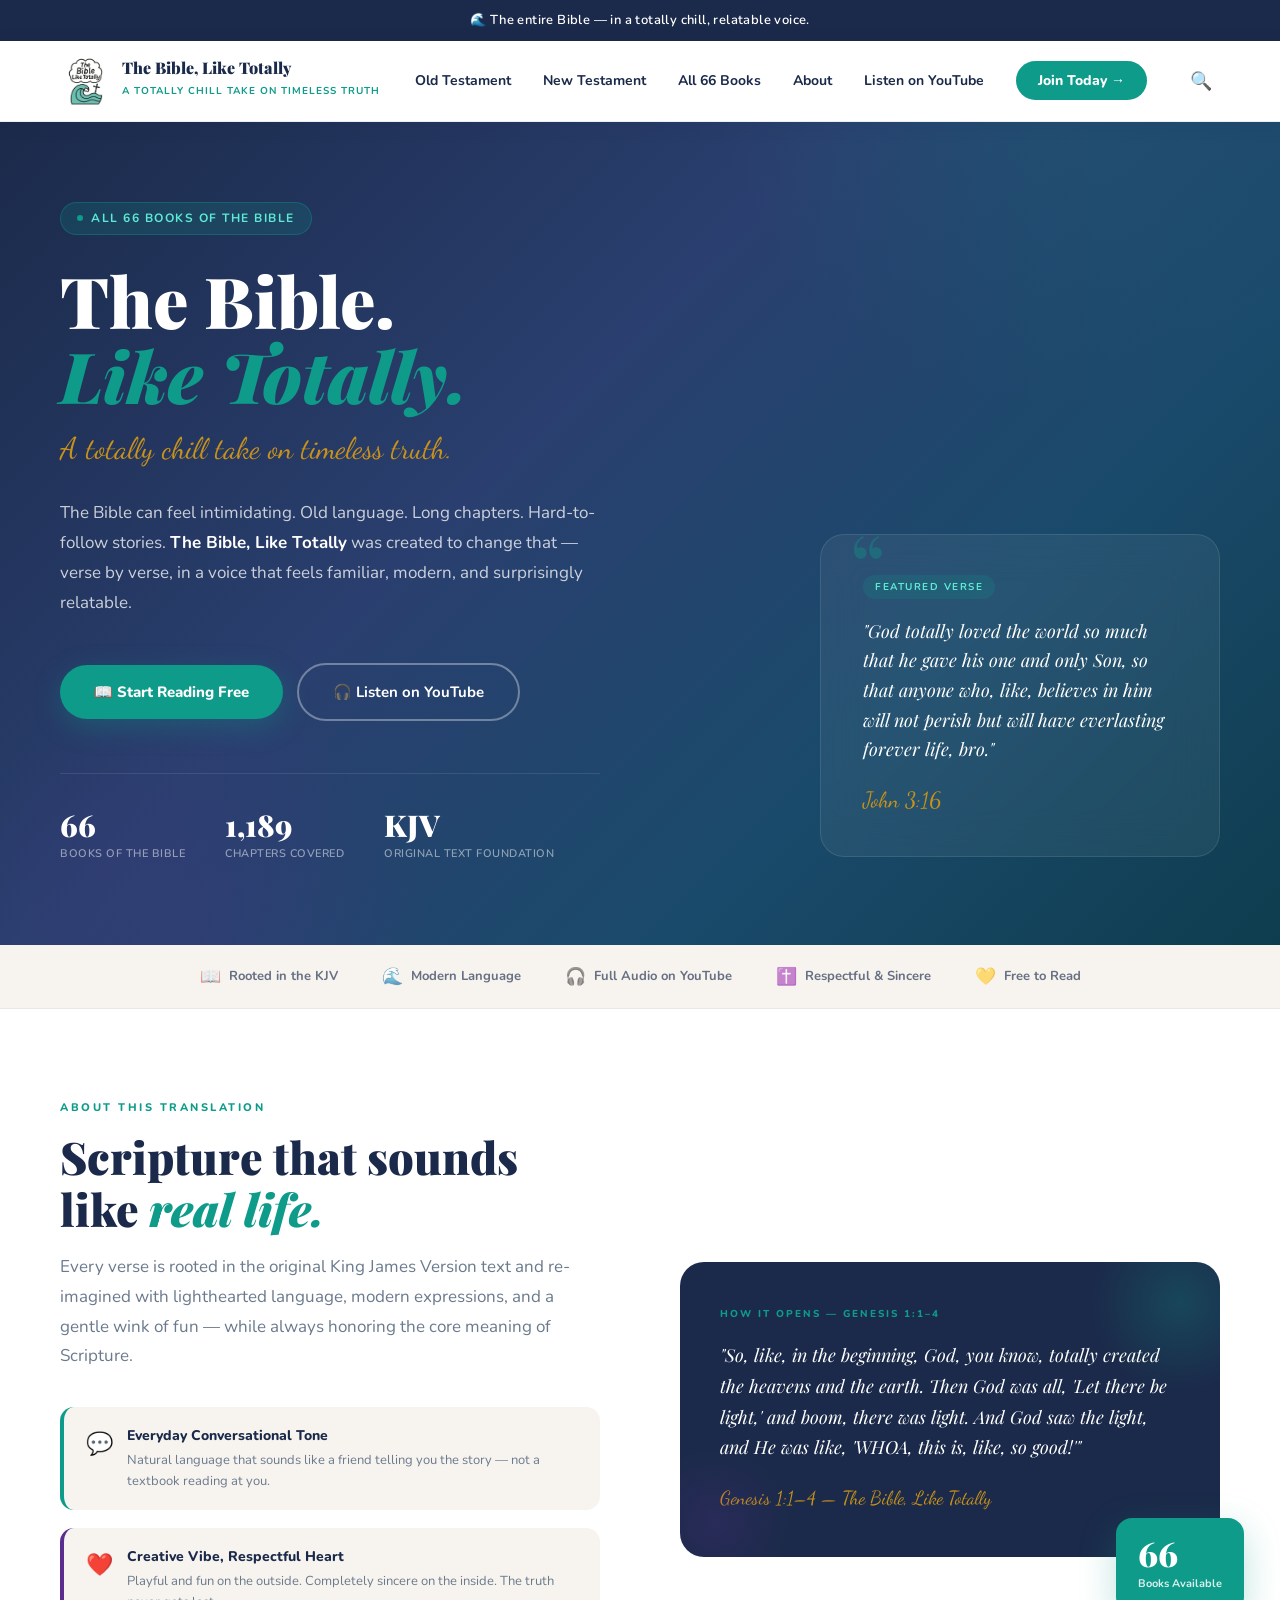
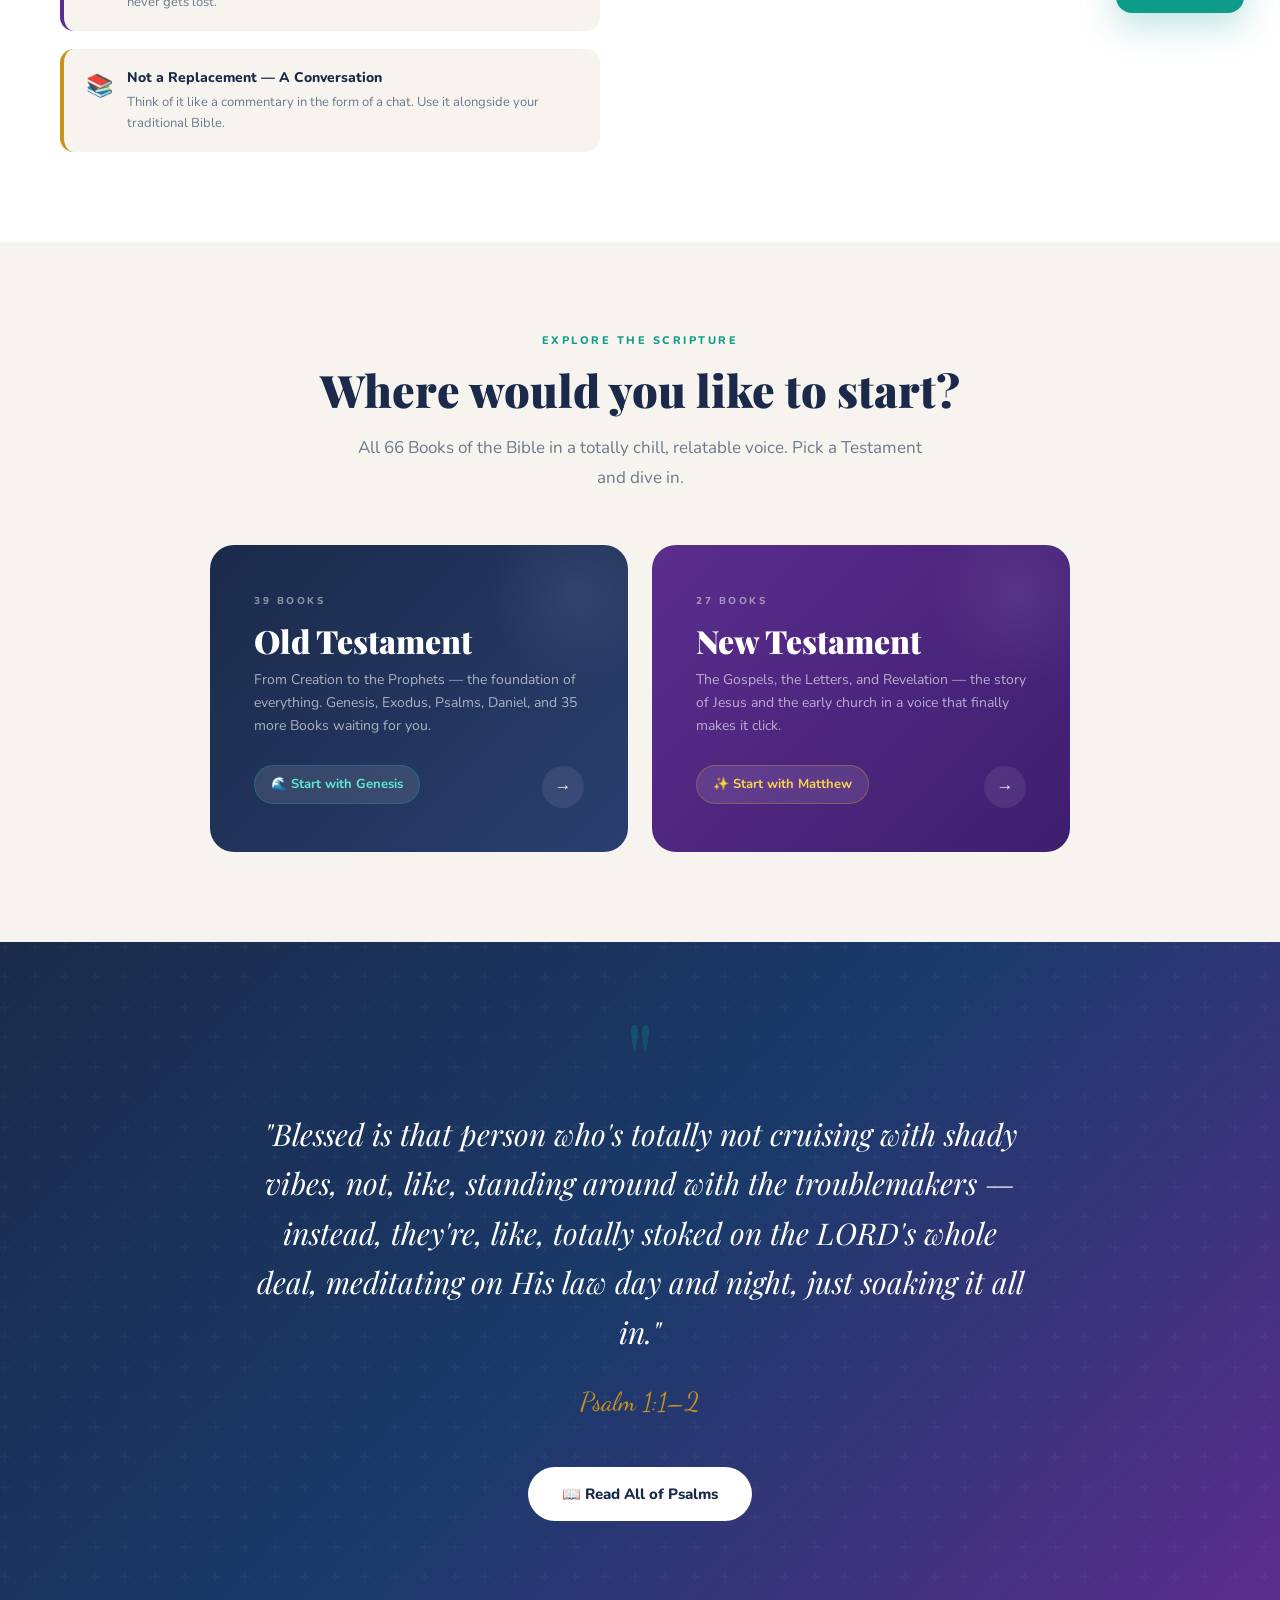
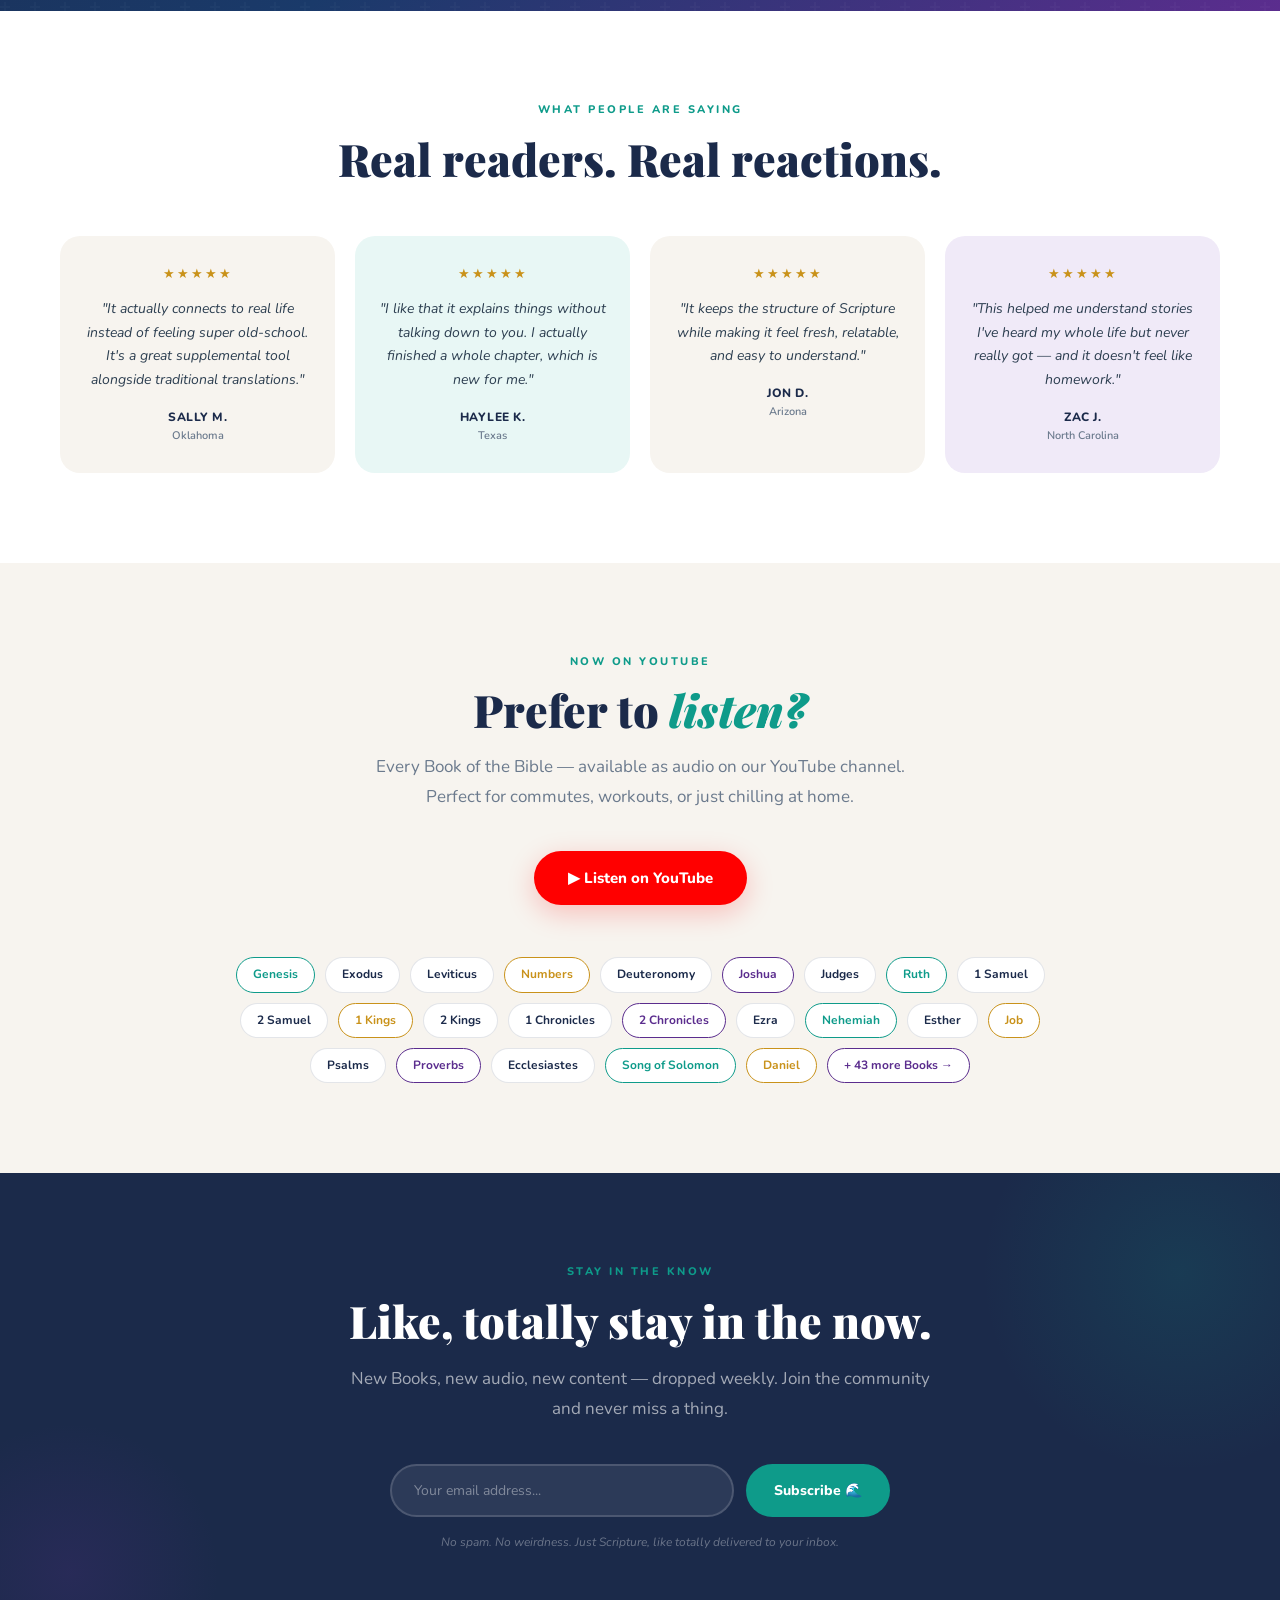
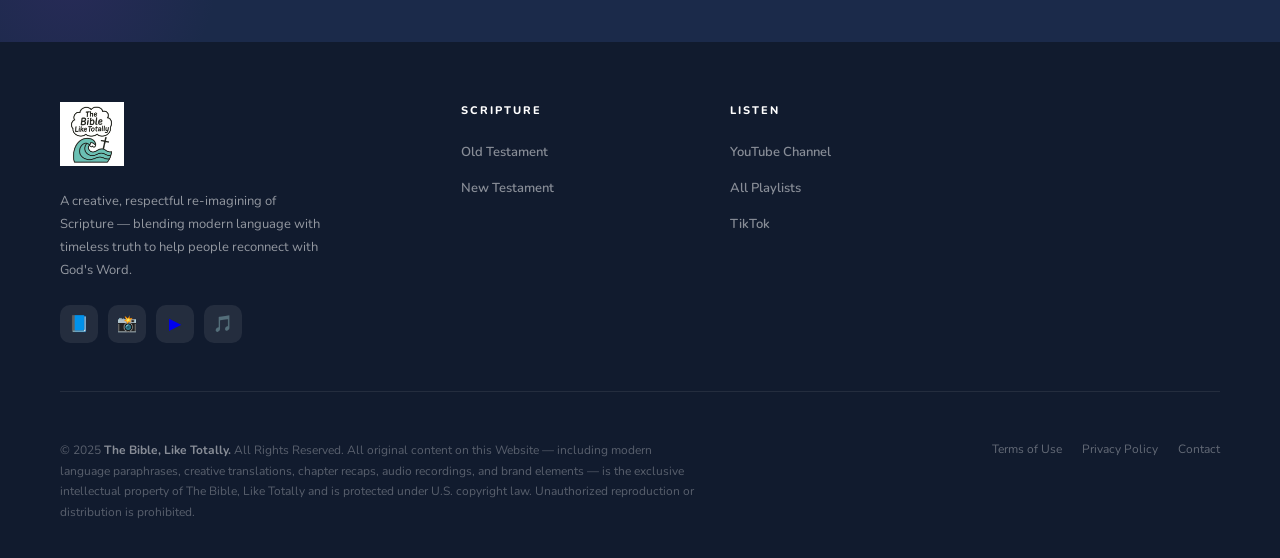
==== commit fe9ab1c9: "Add files via upload" ====
--- a/index.html
+++ b/index.html
@@ -9,6 +9,12 @@
 <meta property="og:description" content="A totally chill take on timeless truth. All 66 Books of the Bible in modern language.">
 <meta property="og:image" content="logo.png">
 <link rel="icon" type="image/png" href="logo.png">
+<link rel="apple-touch-icon" href="logo.png">
+<meta name="apple-mobile-web-app-capable" content="yes">
+<meta name="apple-mobile-web-app-status-bar-style" content="black-translucent">
+<meta name="apple-mobile-web-app-title" content="Bible Totally">
+<meta name="mobile-web-app-capable" content="yes">
+<meta name="theme-color" content="#1B2A4A">
 <link href="https://fonts.googleapis.com/css2?family=Playfair+Display:ital,wght@0,700;0,900;1,700&family=Nunito:wght@400;600;700;800&family=Dancing+Script:wght@700&display=swap" rel="stylesheet">
 <link rel="stylesheet" href="style.css">
 <style>
@@ -365,13 +371,13 @@
 </head>
 <body>
 
+<!-- NAVIGATION -->
+
 <!-- ANNOUNCEMENT BAR -->
 <div class="announcement-bar">
-  🌊 The entire Bible — verse by verse — in a totally chill, relatable voice.
-  <a href="https://thebibleliketotally.wordpress.com/old-testament/">Start Reading Free →</a>
+  🌊 The entire Bible — in a totally chill, relatable voice.
 </div>
 
-<!-- NAVIGATION -->
 <nav>
   <a href="index.html" class="nav-logo">
     <img src="logo.png" alt="The Bible, Like Totally">
@@ -662,16 +668,7 @@
         <li><a href="https://www.tiktok.com/@thebible_liketotally" target="_blank">TikTok</a></li>
       </ul>
     </div>
-    <div class="footer-col">
-      <h4>About</h4>
-      <ul>
-        <li><a href="about.html">About This Translation</a></li>
-        <li><a href="terms.html">Terms of Use</a></li>
-        <li><a href="privacy.html">Privacy Policy</a></li>
-        <li><a href="contact.html">Contact Us</a></li>
-      </ul>
-    </div>
-  </div>
+    </div>
   <div class="footer-bottom">
     <p class="footer-copy">© 2025 <strong>The Bible, Like Totally.</strong> All Rights Reserved. All original content on this Website — including modern language paraphrases, creative translations, chapter recaps, audio recordings, and brand elements — is the exclusive intellectual property of The Bible, Like Totally and is protected under U.S. copyright law. Unauthorized reproduction or distribution is prohibited.</p>
     <div class="footer-links">
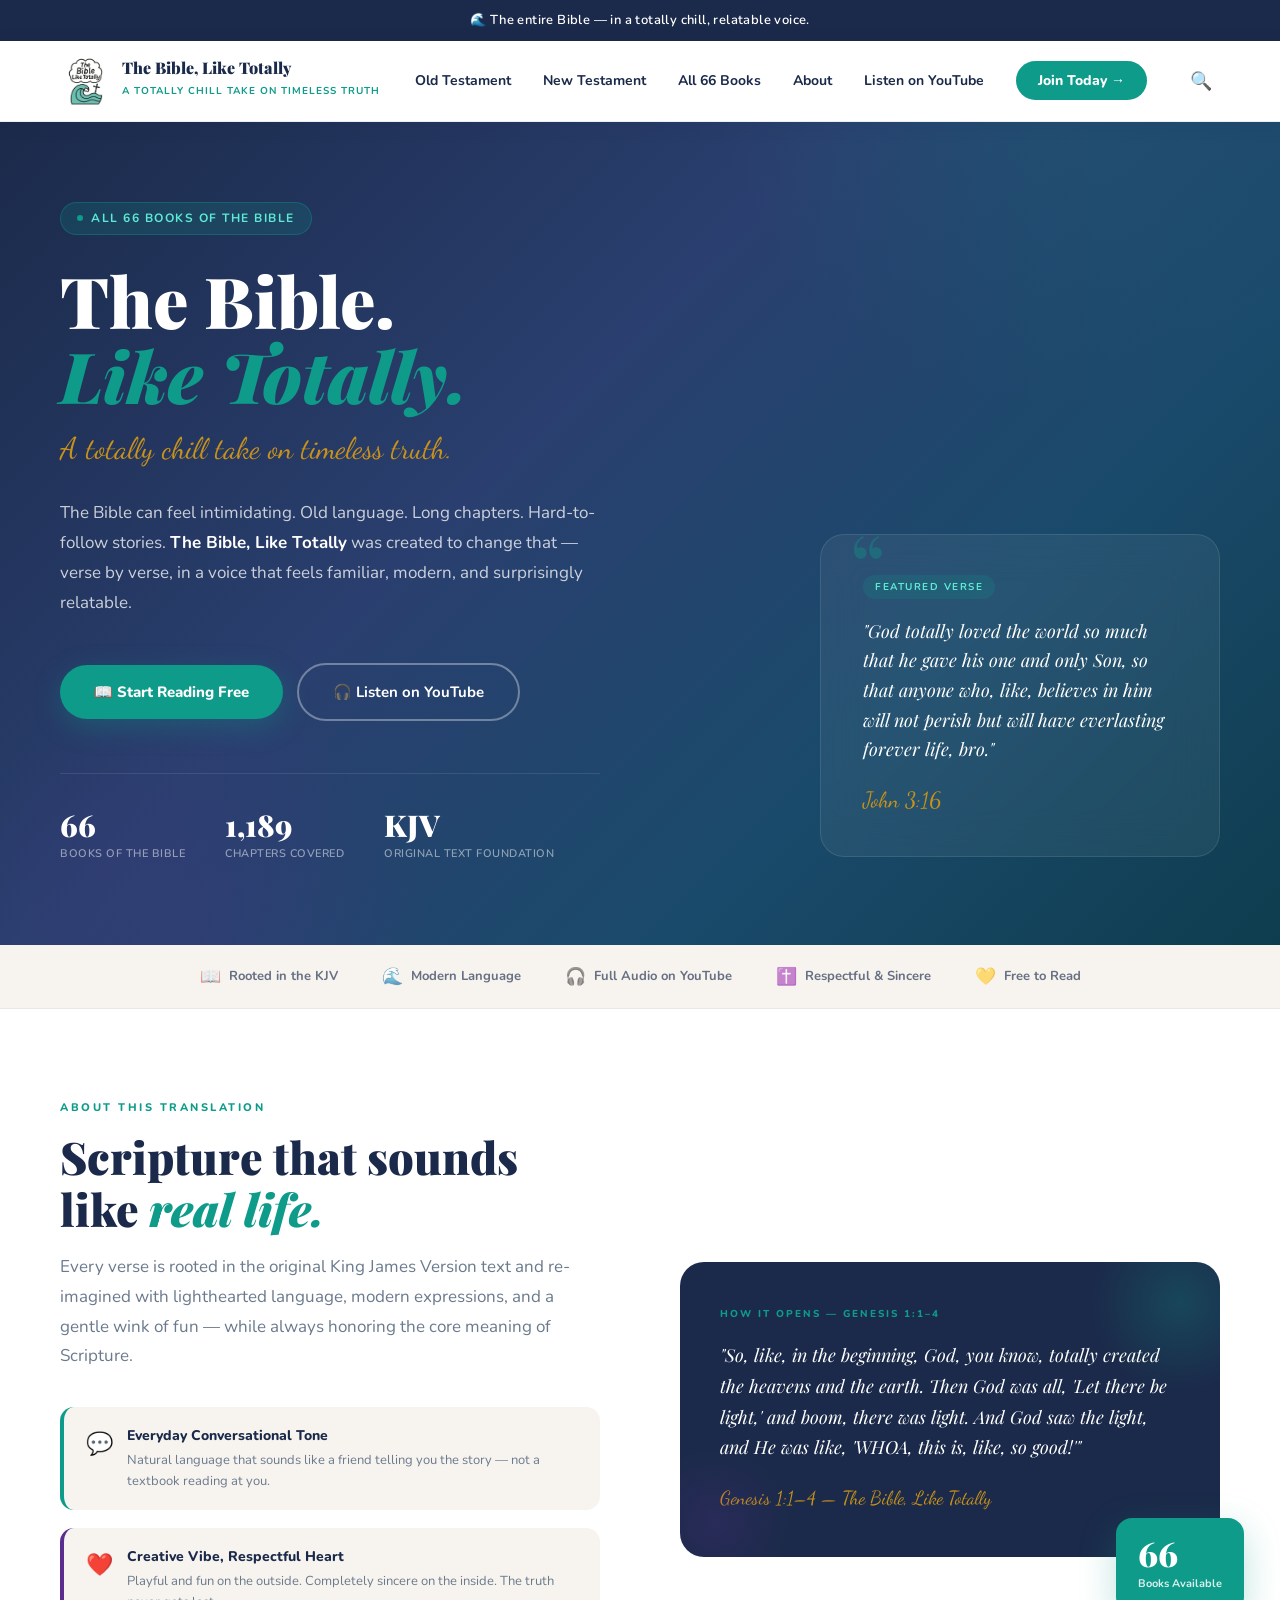
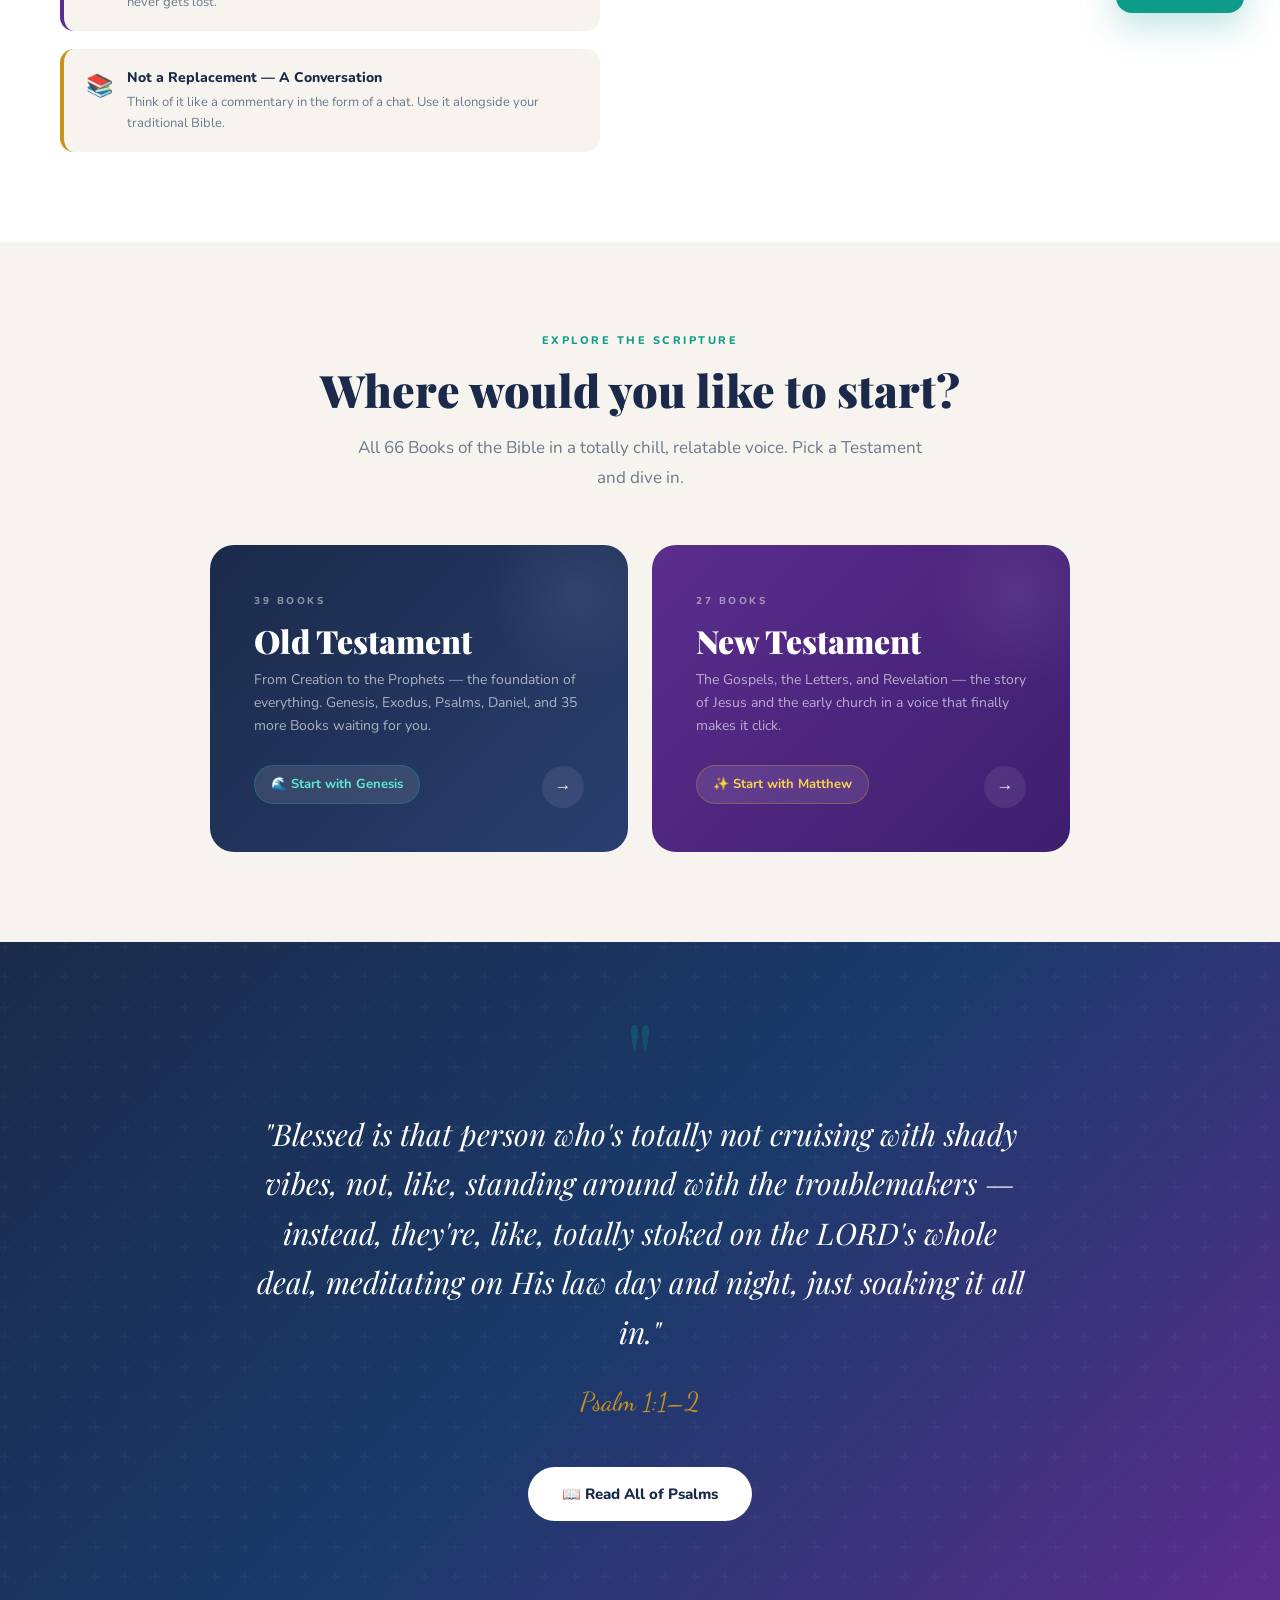
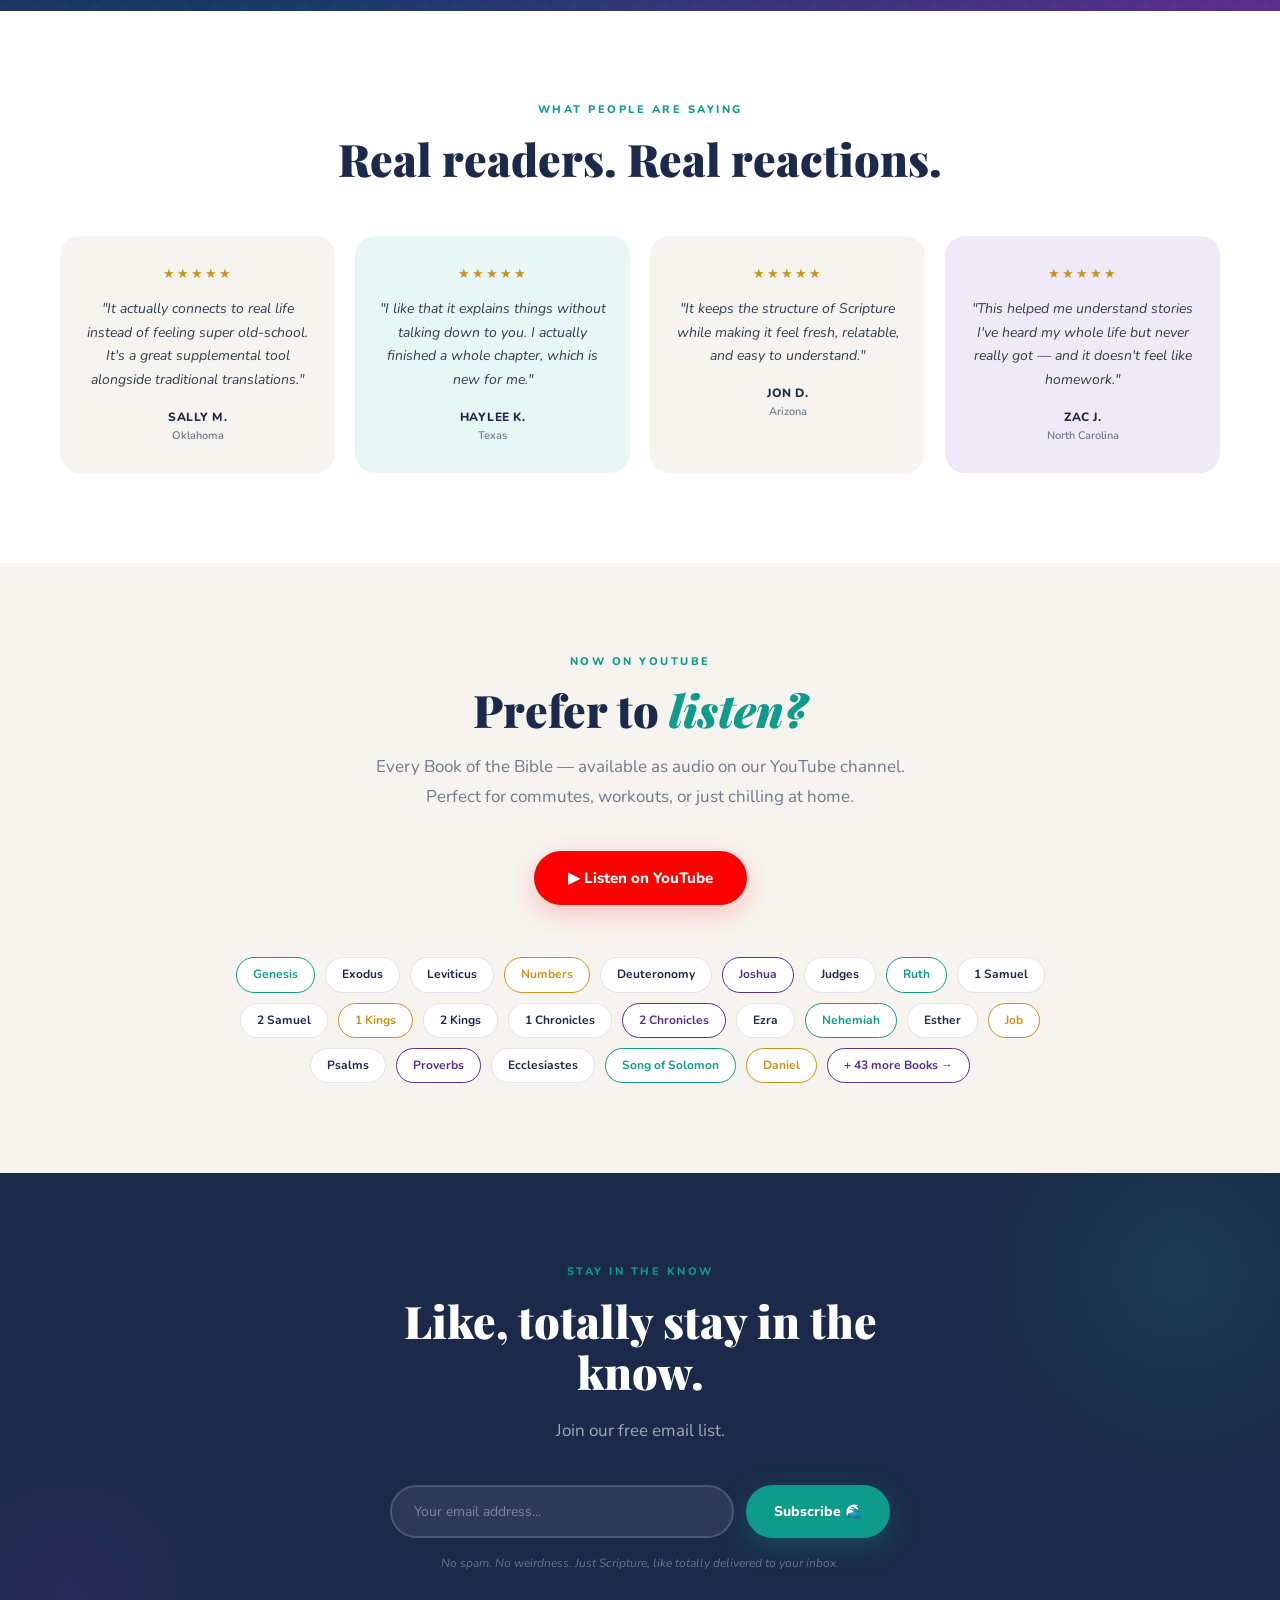
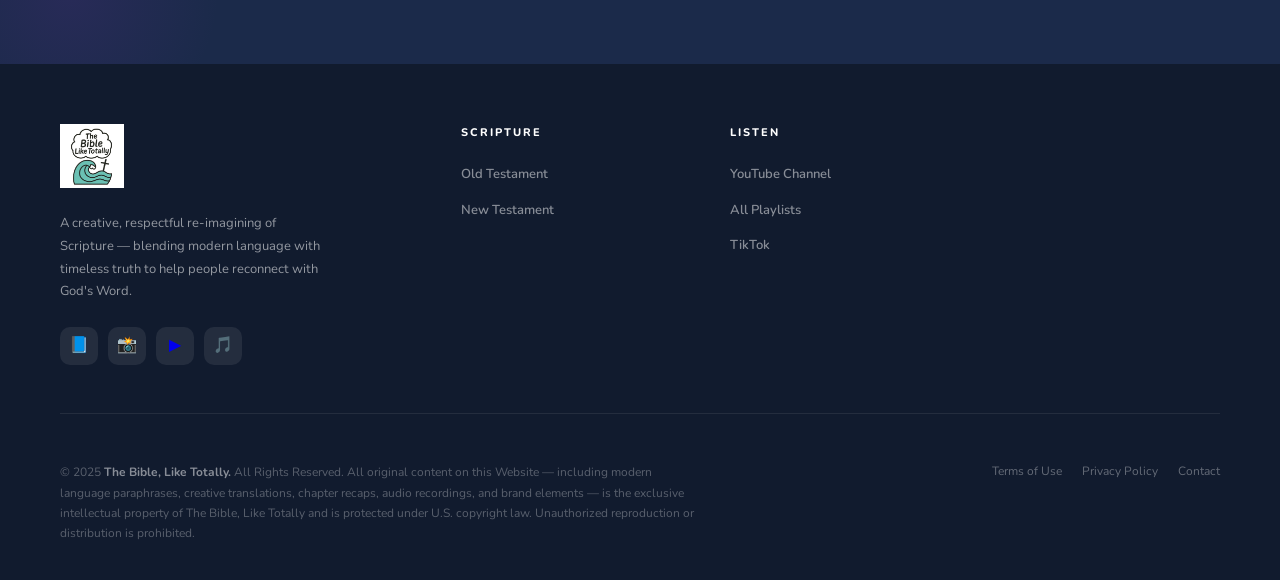
==== commit af2aa3b6: "Add files via upload" ====
--- a/index.html
+++ b/index.html
@@ -392,7 +392,7 @@
     <li><a href="all-books.html">All 66 Books</a></li>
     <li><a href="about.html">About</a></li>
     <li><a href="https://www.youtube.com/@TheBibleLikeTotally" target="_blank">Listen on YouTube</a></li>
-    <li><a href="https://thebibleliketotally.com" class="nav-cta">Join Today →</a></li>
+    <li><a href="join.html" class="nav-cta">Join Today →</a></li>
   </ul>
   <!-- SEARCH -->
   <div class="nav-search">
@@ -420,7 +420,7 @@
     <li><a href="all-books.html" onclick="toggleMobileMenu()">All 66 Books</a></li>
     <li><a href="about.html" onclick="toggleMobileMenu()">About</a></li>
     <li><a href="https://www.youtube.com/@TheBibleLikeTotally" target="_blank" onclick="toggleMobileMenu()">Listen on YouTube</a></li>
-    <li><a href="https://thebibleliketotally.com" class="nav-cta" onclick="toggleMobileMenu()">Join Today →</a></li>
+    <li><a href="join.html" class="nav-cta" onclick="toggleMobileMenu()">Join Today →</a></li>
   </ul>
 </div>
 <!-- HERO -->
@@ -630,11 +630,11 @@
 <section class="signup-section fade-in">
   <div class="signup-inner">
     <span class="section-label">Stay in the Know</span>
-    <h2 class="section-title">Like, totally stay in the now.</h2>
-    <p class="section-subtitle">New Books, new audio, new content — dropped weekly. Join the community and never miss a thing.</p>
+    <h2 class="section-title">Like, totally stay in the know.</h2>
+    <p class="section-subtitle">Join our free email list.</p>
     <div class="signup-form">
       <input type="email" placeholder="Your email address...">
-      <button type="button">Subscribe 🌊</button>
+      <a href="https://the-bible-like-totally.kit.com/66062f99f6" class="btn-primary" style="border-radius:50px; padding:15px 28px; font-size:14px; font-weight:800; text-decoration:none; display:inline-flex; align-items:center; gap:8px; background:var(--teal); color:var(--white); box-shadow:0 8px 28px rgba(14,155,138,0.3); transition:all 0.3s; font-family:'Nunito',sans-serif;">Subscribe 🌊</a>
     </div>
     <p class="signup-note">No spam. No weirdness. Just Scripture, like totally delivered to your inbox.</p>
   </div>
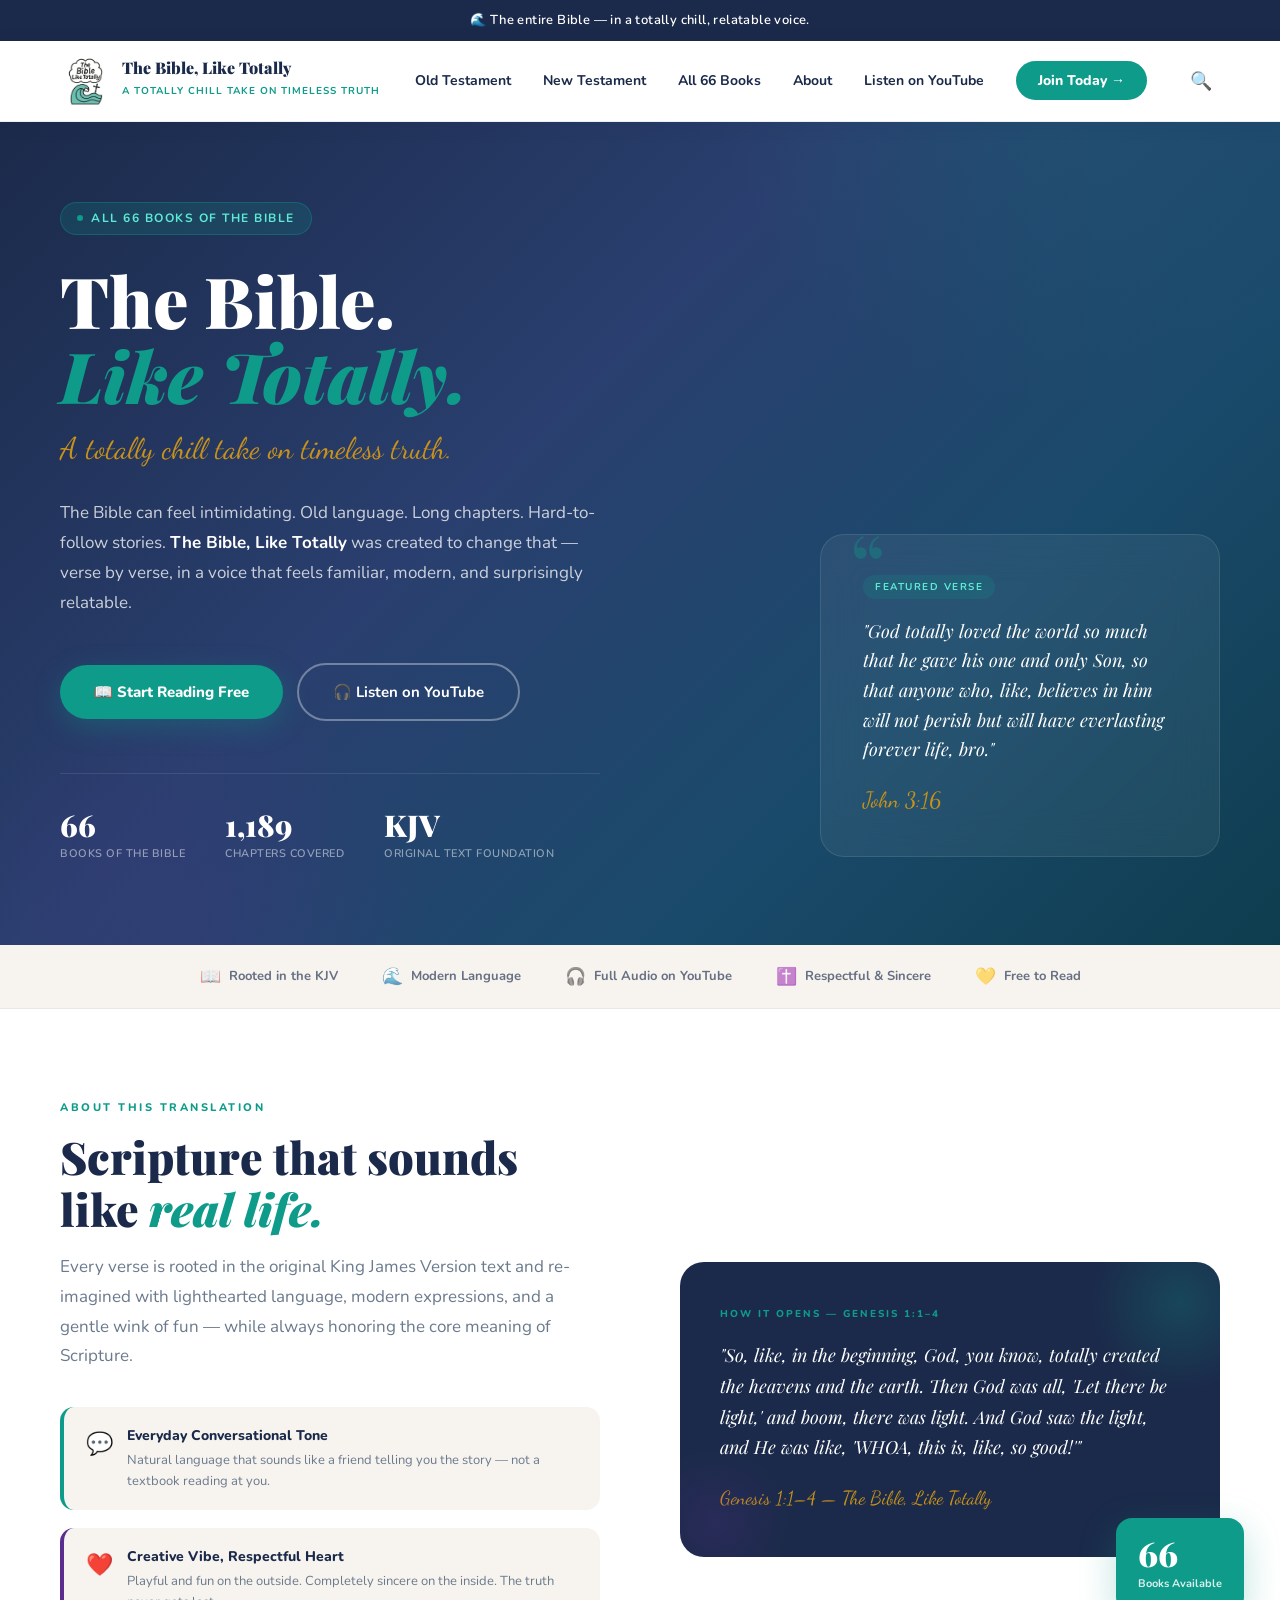
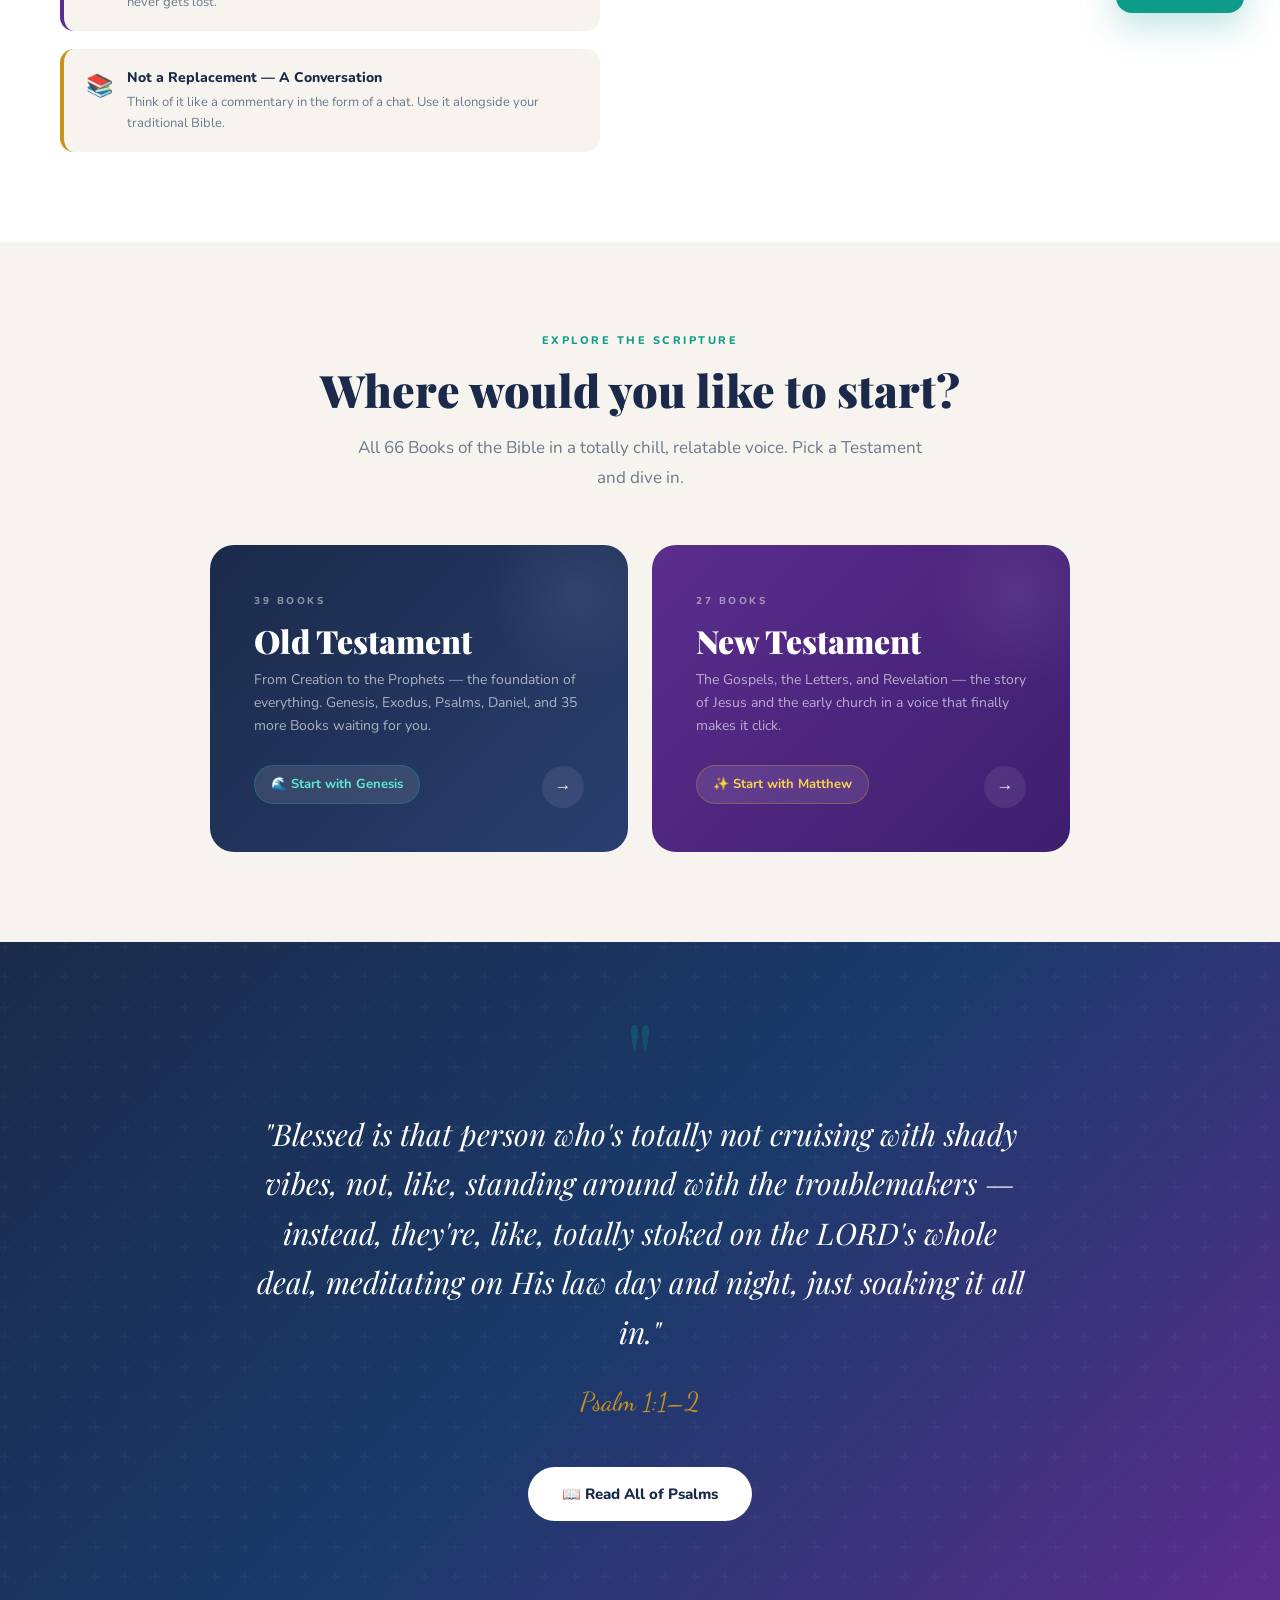
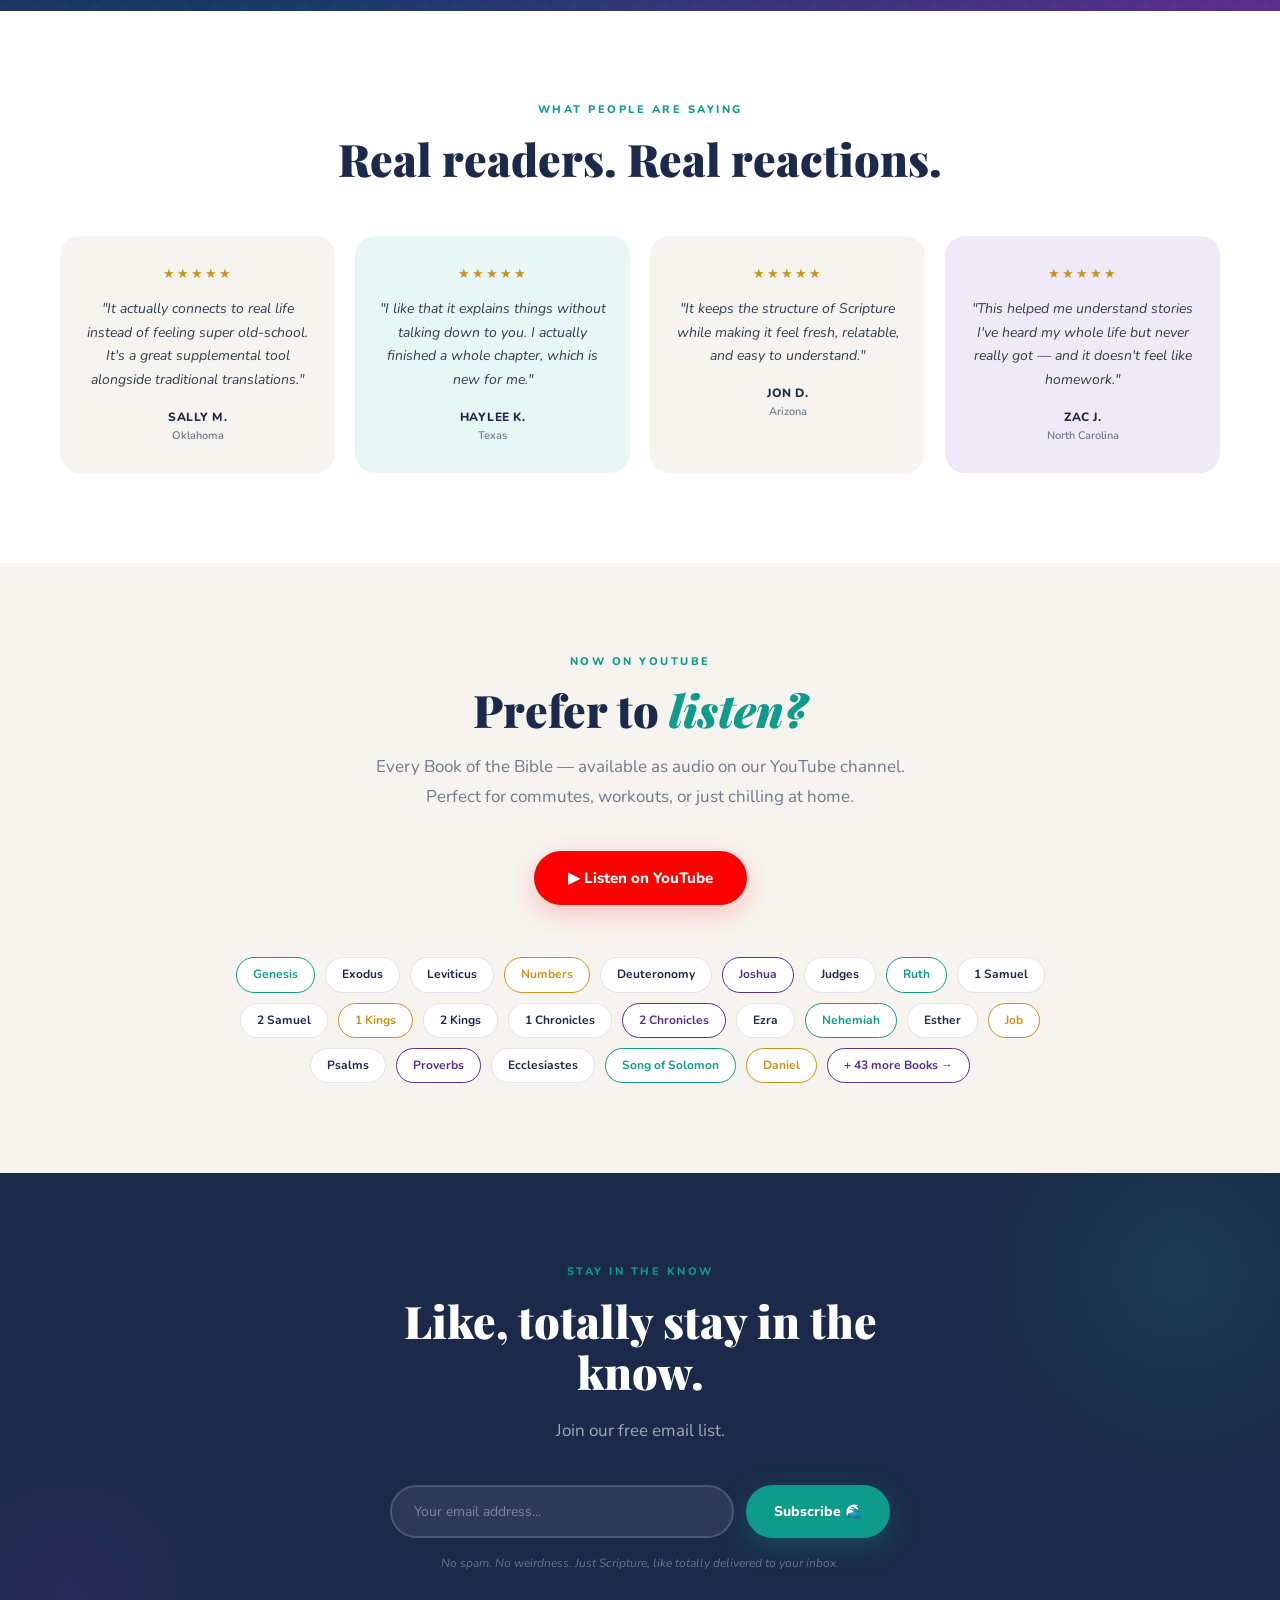
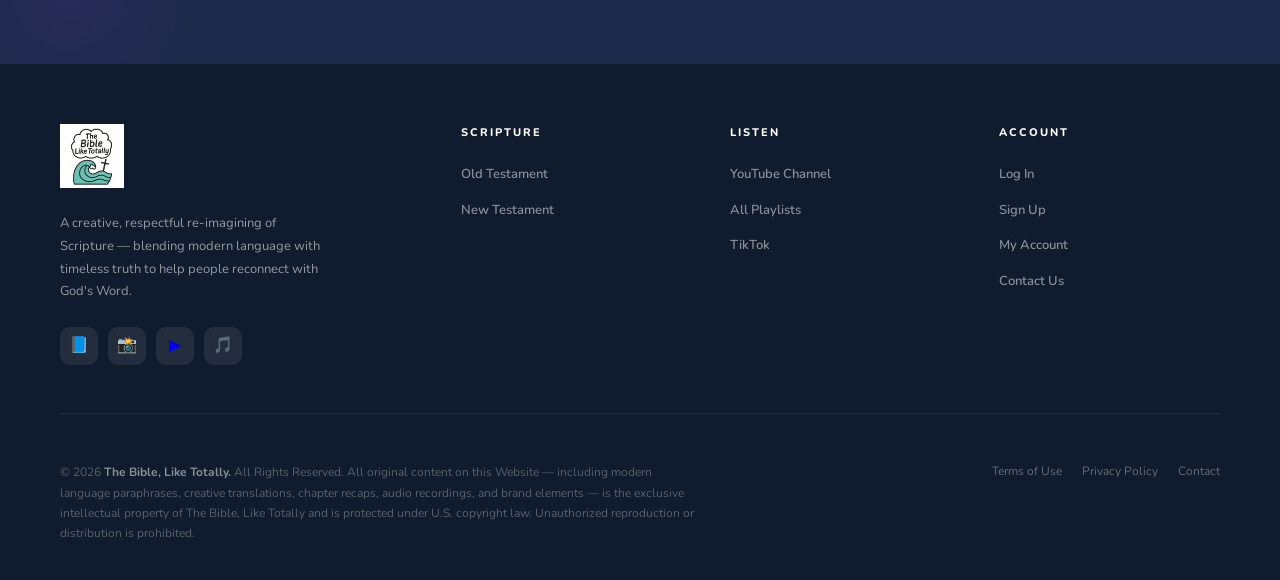
==== commit 9f776d3a: "Add files via upload" ====
--- a/index.html
+++ b/index.html
@@ -668,9 +668,18 @@
         <li><a href="https://www.tiktok.com/@thebible_liketotally" target="_blank">TikTok</a></li>
       </ul>
     </div>
-    </div>
+      <div class="footer-col">
+      <h4>Account</h4>
+      <ul>
+        <li><a href="https://thebibleliketotally.com/log-in/">Log In</a></li>
+        <li><a href="https://thebibleliketotally.com/sign-up/">Sign Up</a></li>
+        <li><a href="https://thebibleliketotally.com/account/">My Account</a></li>
+        <li><a href="contact.html">Contact Us</a></li>
+      </ul>
+    </div>
+  </div>
   <div class="footer-bottom">
-    <p class="footer-copy">© 2025 <strong>The Bible, Like Totally.</strong> All Rights Reserved. All original content on this Website — including modern language paraphrases, creative translations, chapter recaps, audio recordings, and brand elements — is the exclusive intellectual property of The Bible, Like Totally and is protected under U.S. copyright law. Unauthorized reproduction or distribution is prohibited.</p>
+    <p class="footer-copy">© 2026 <strong>The Bible, Like Totally.</strong> All Rights Reserved. All original content on this Website — including modern language paraphrases, creative translations, chapter recaps, audio recordings, and brand elements — is the exclusive intellectual property of The Bible, Like Totally and is protected under U.S. copyright law. Unauthorized reproduction or distribution is prohibited.</p>
     <div class="footer-links">
       <a href="terms.html">Terms of Use</a>
       <a href="privacy.html">Privacy Policy</a>
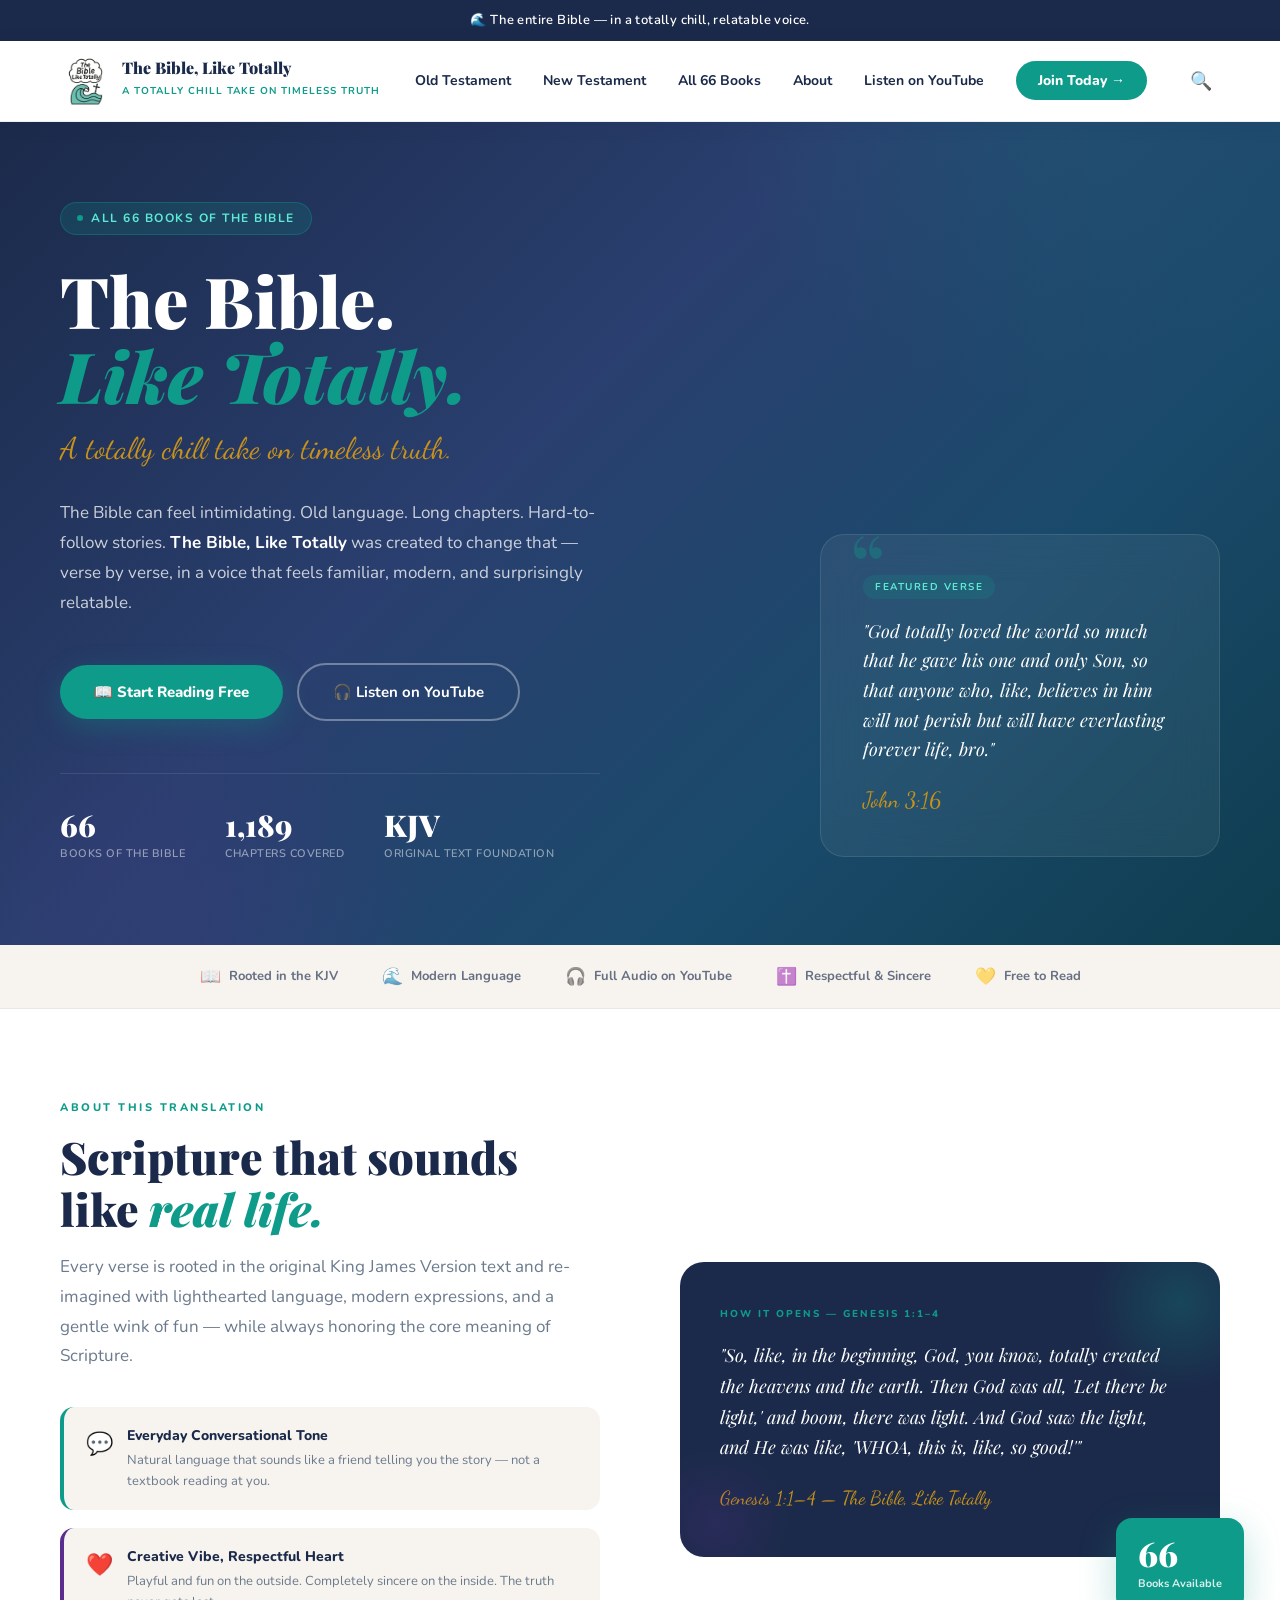
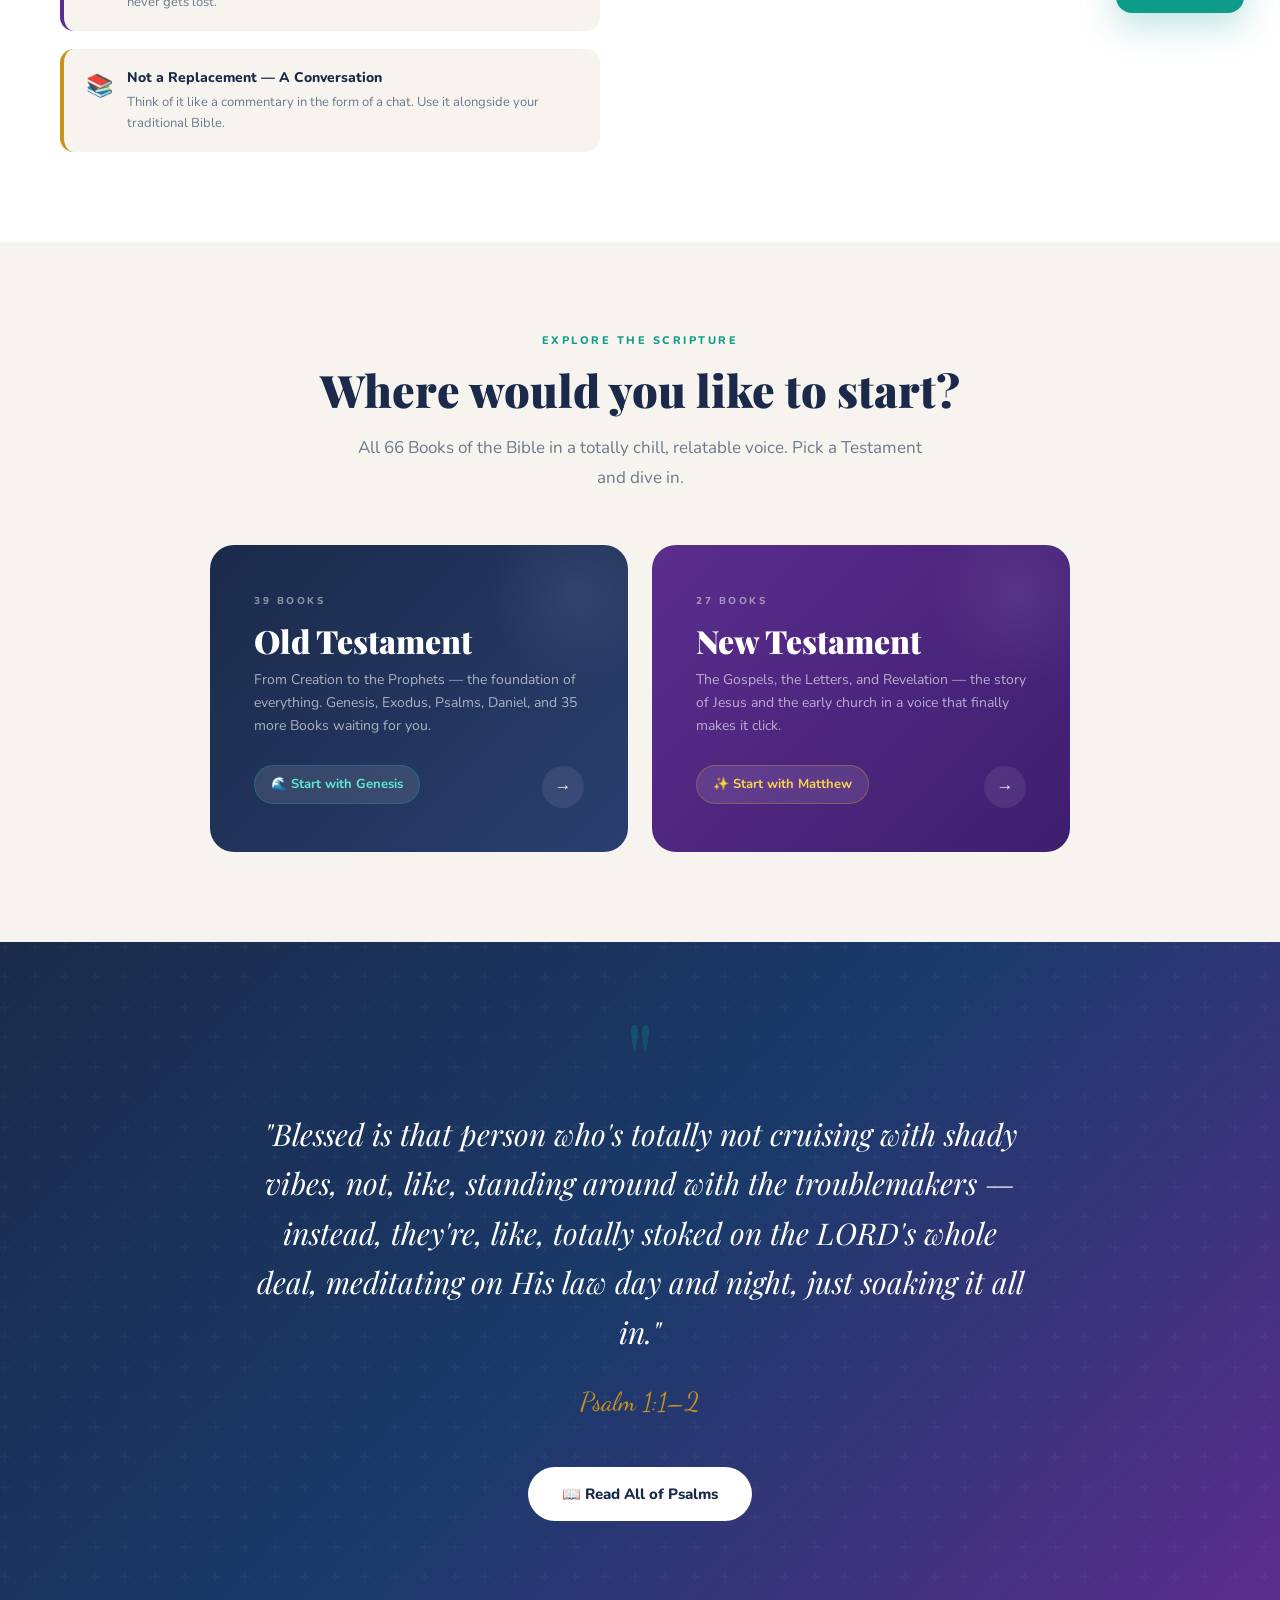
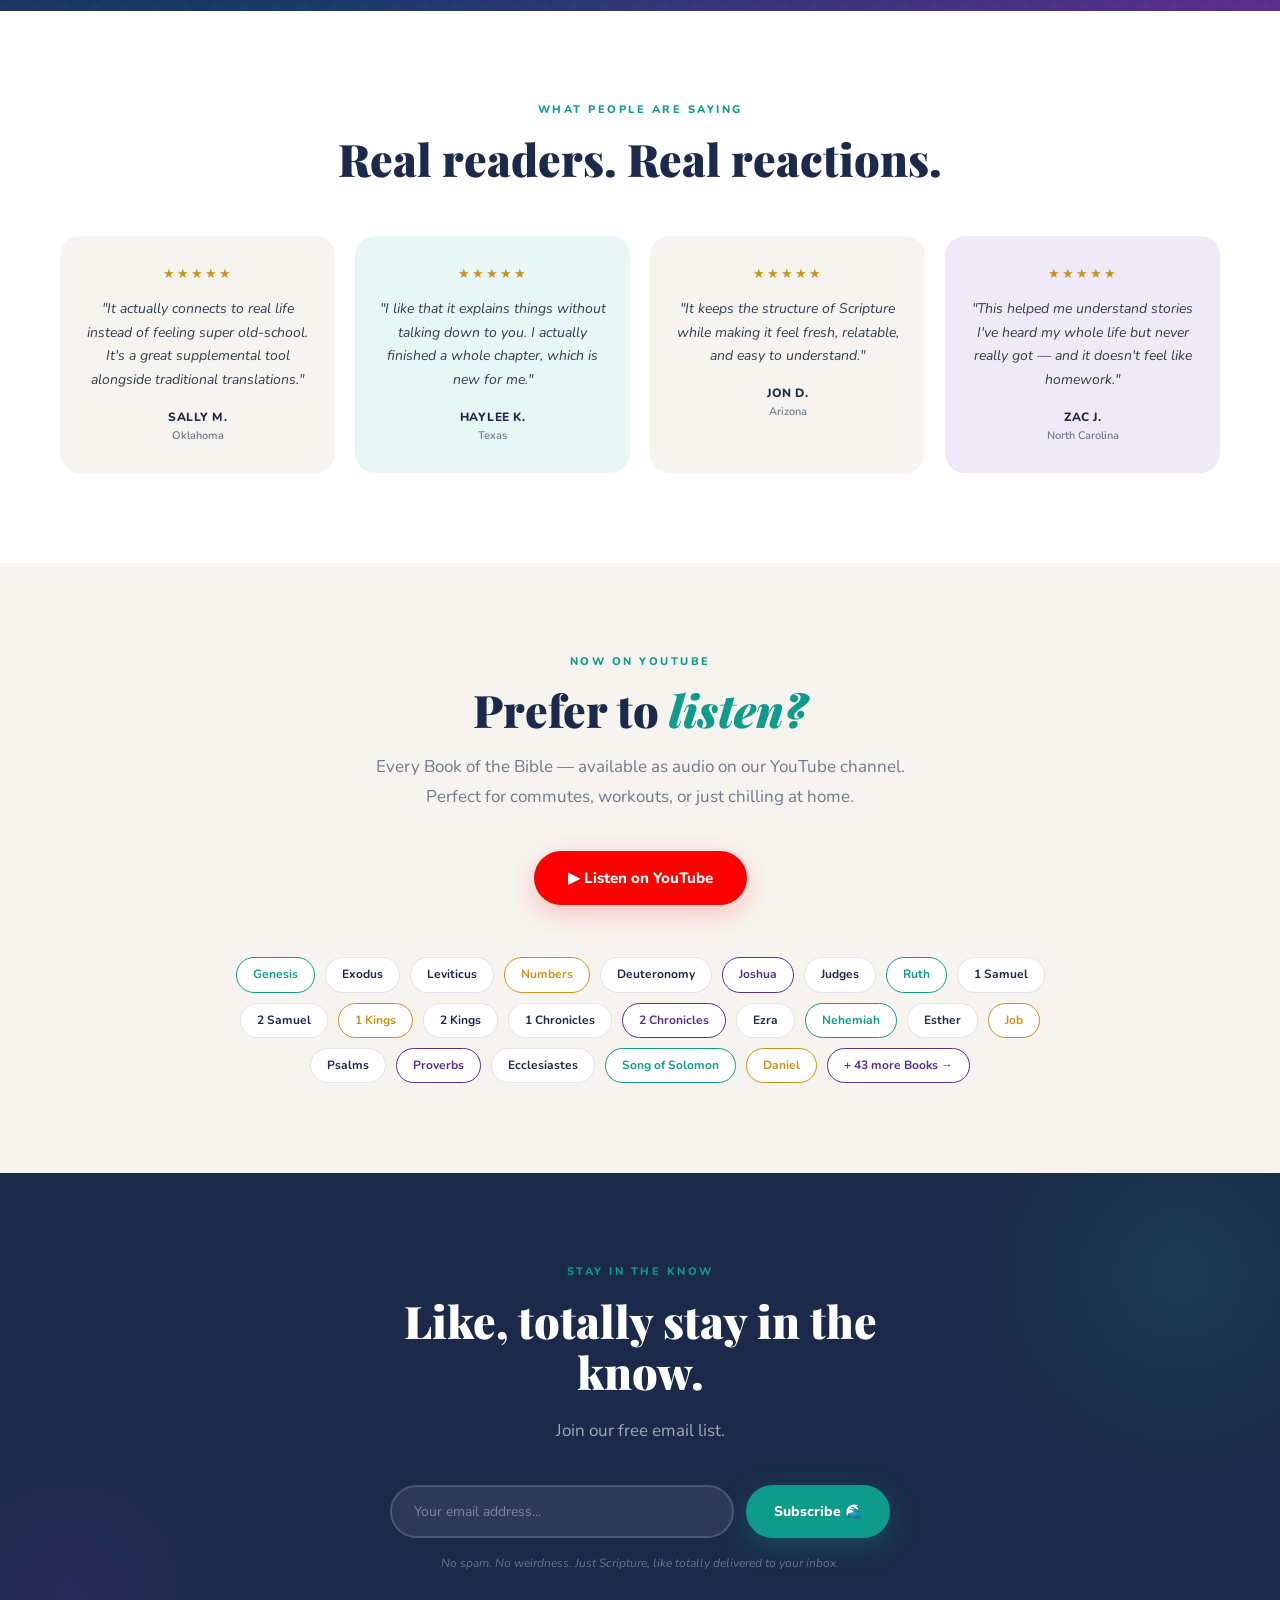
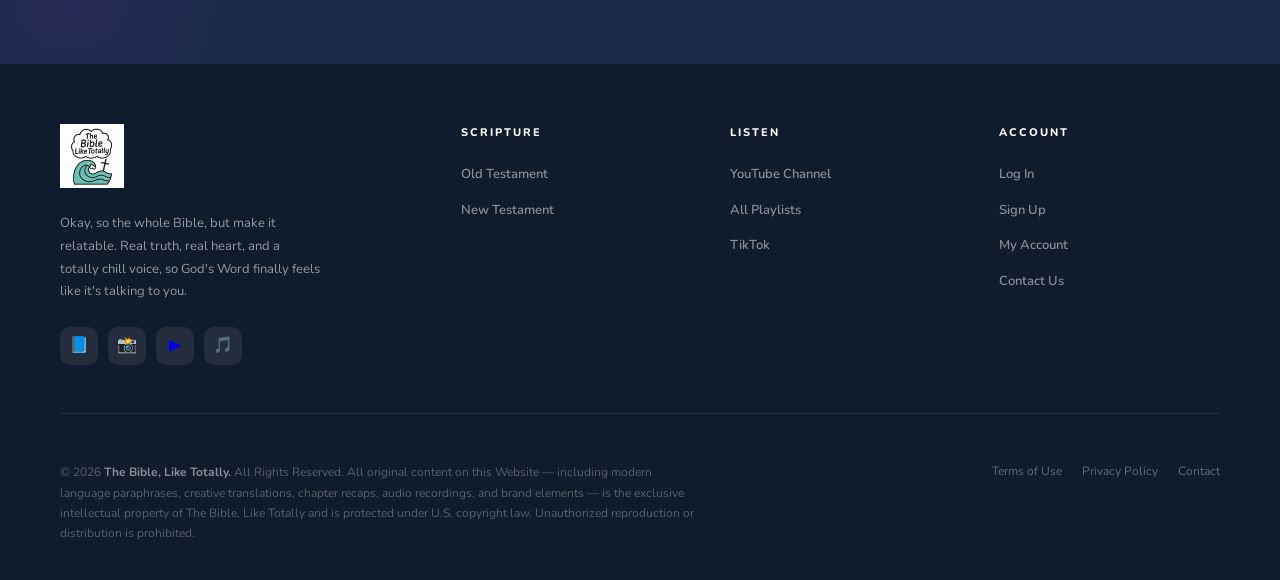
==== commit 6466d708: "Theme v1.0.27: valley-girl footer tagline Co-Authored-By: Claude Sonnet 5.5 <noreply@anthropic.com> " ====
--- a/index.html
+++ b/index.html
@@ -645,7 +645,7 @@
   <div class="footer-top">
     <div class="footer-brand">
       <img src="logo.png" alt="The Bible, Like Totally">
-      <p>A creative, respectful re-imagining of Scripture — blending modern language with timeless truth to help people reconnect with God's Word.</p>
+      <p>Okay, so the whole Bible, but make it relatable. Real truth, real heart, and a totally chill voice, so God's Word finally feels like it's talking to you.</p>
       <div class="footer-social">
         <a href="https://www.facebook.com/thebible.liketotally/" target="_blank" class="social-btn" title="Facebook">📘</a>
         <a href="https://www.instagram.com/thebible_liketotally/" target="_blank" class="social-btn" title="Instagram">📸</a>
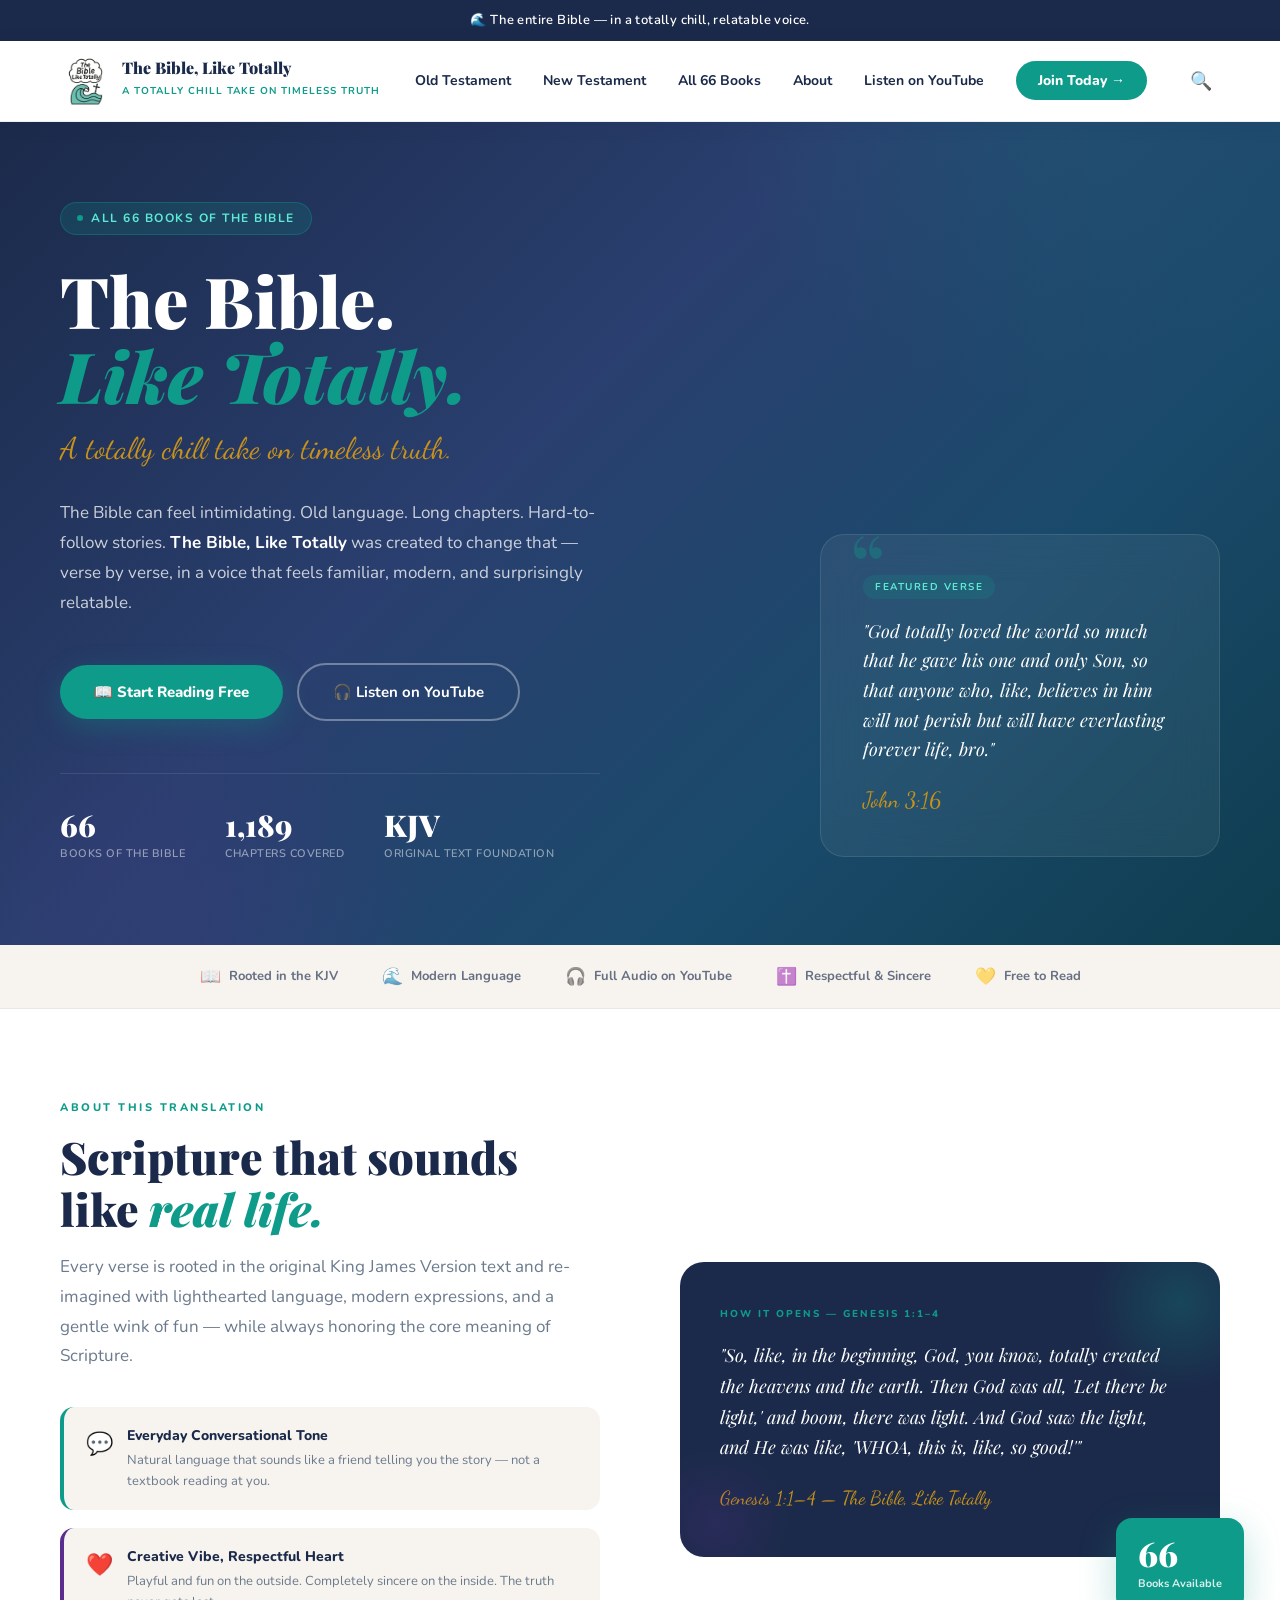
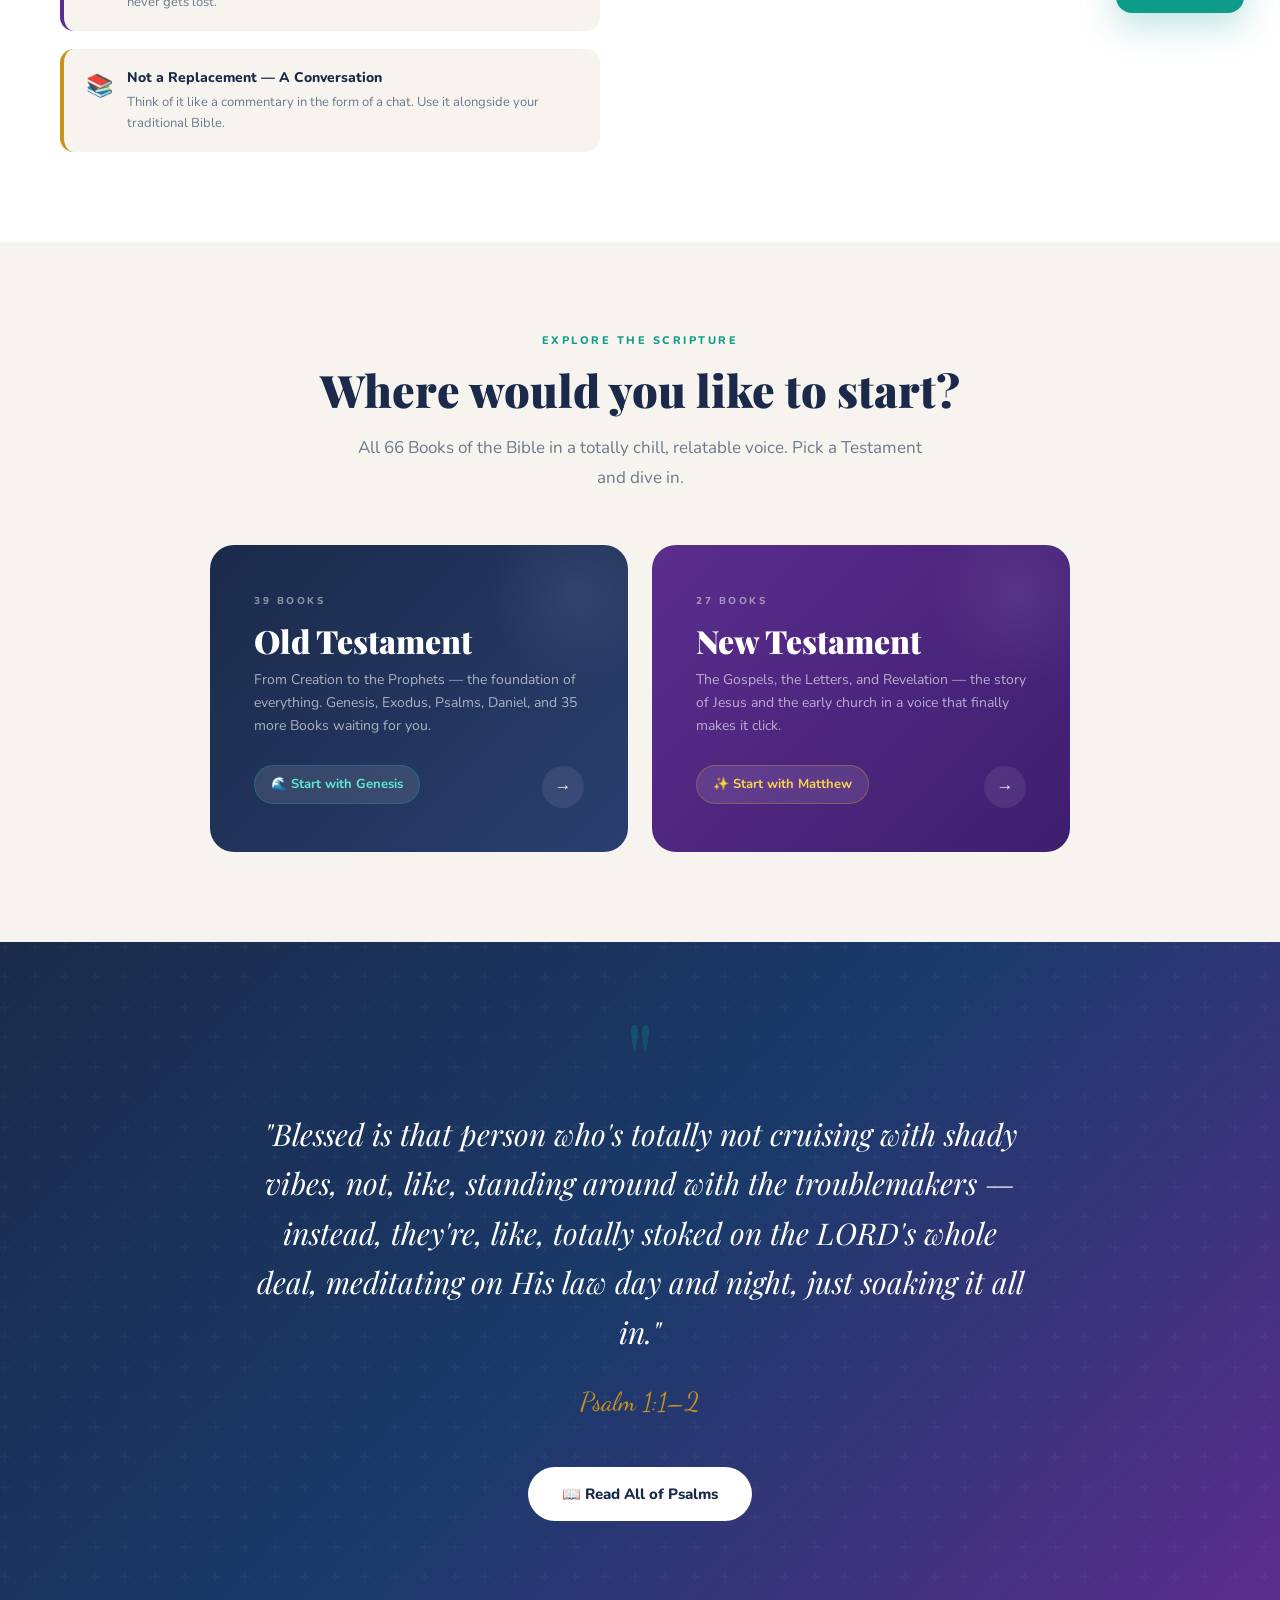
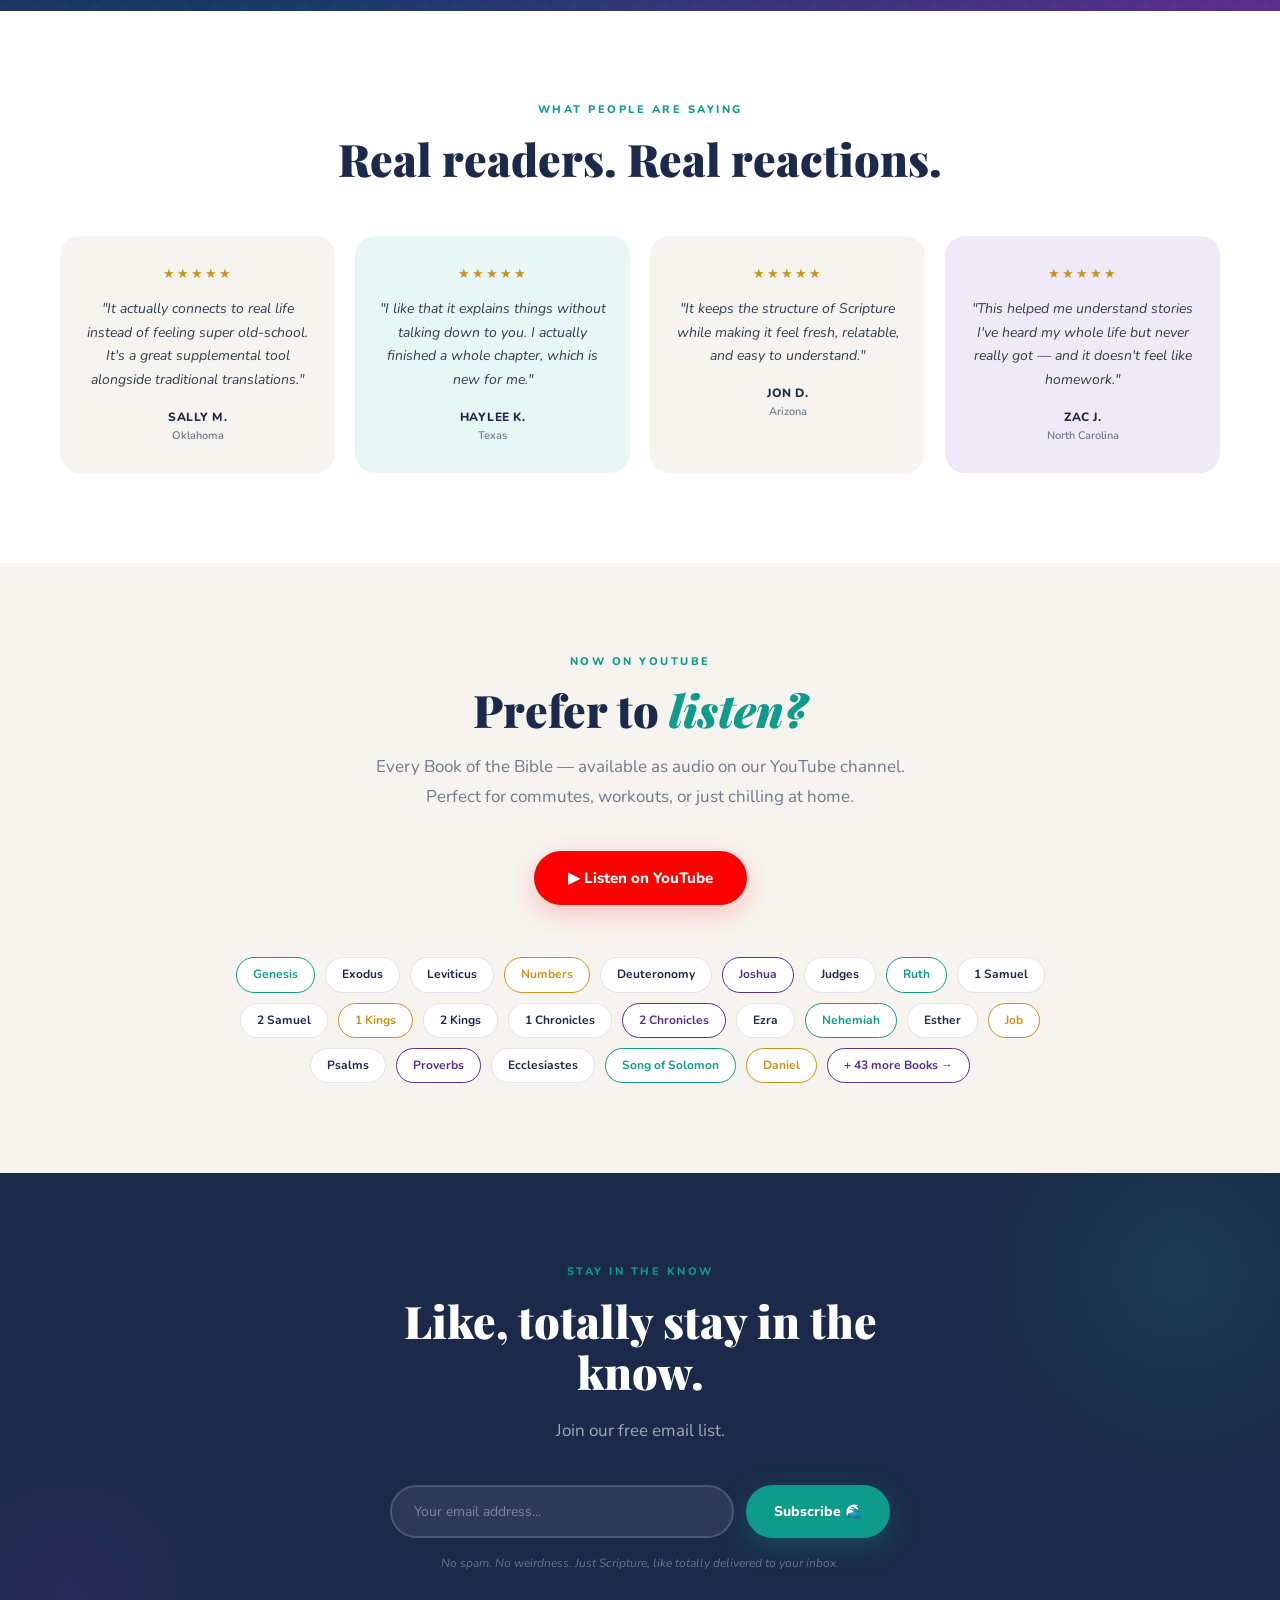
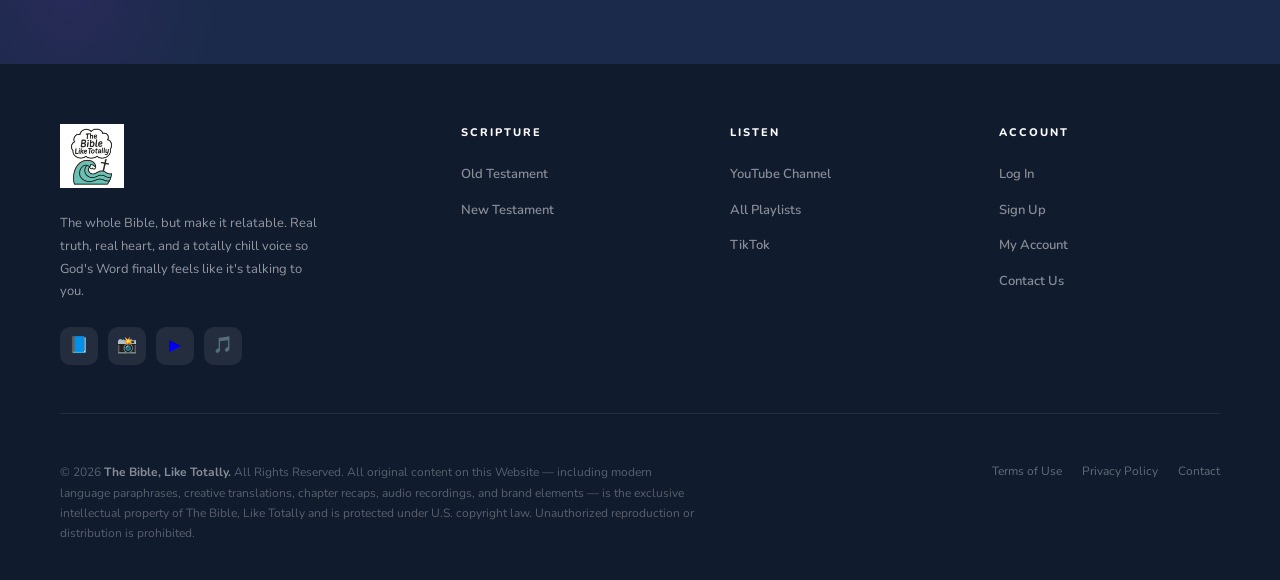
==== commit 4f26f9d2: "Theme v1.0.27: footer tagline Version C Co-Authored-By: Claude Sonnet 5.5 <noreply@anthropic.com> Cl" ====
--- a/index.html
+++ b/index.html
@@ -645,7 +645,7 @@
   <div class="footer-top">
     <div class="footer-brand">
       <img src="logo.png" alt="The Bible, Like Totally">
-      <p>Okay, so the whole Bible, but make it relatable. Real truth, real heart, and a totally chill voice, so God's Word finally feels like it's talking to you.</p>
+      <p>The whole Bible, but make it relatable. Real truth, real heart, and a totally chill voice so God's Word finally feels like it's talking to you.</p>
       <div class="footer-social">
         <a href="https://www.facebook.com/thebible.liketotally/" target="_blank" class="social-btn" title="Facebook">📘</a>
         <a href="https://www.instagram.com/thebible_liketotally/" target="_blank" class="social-btn" title="Instagram">📸</a>
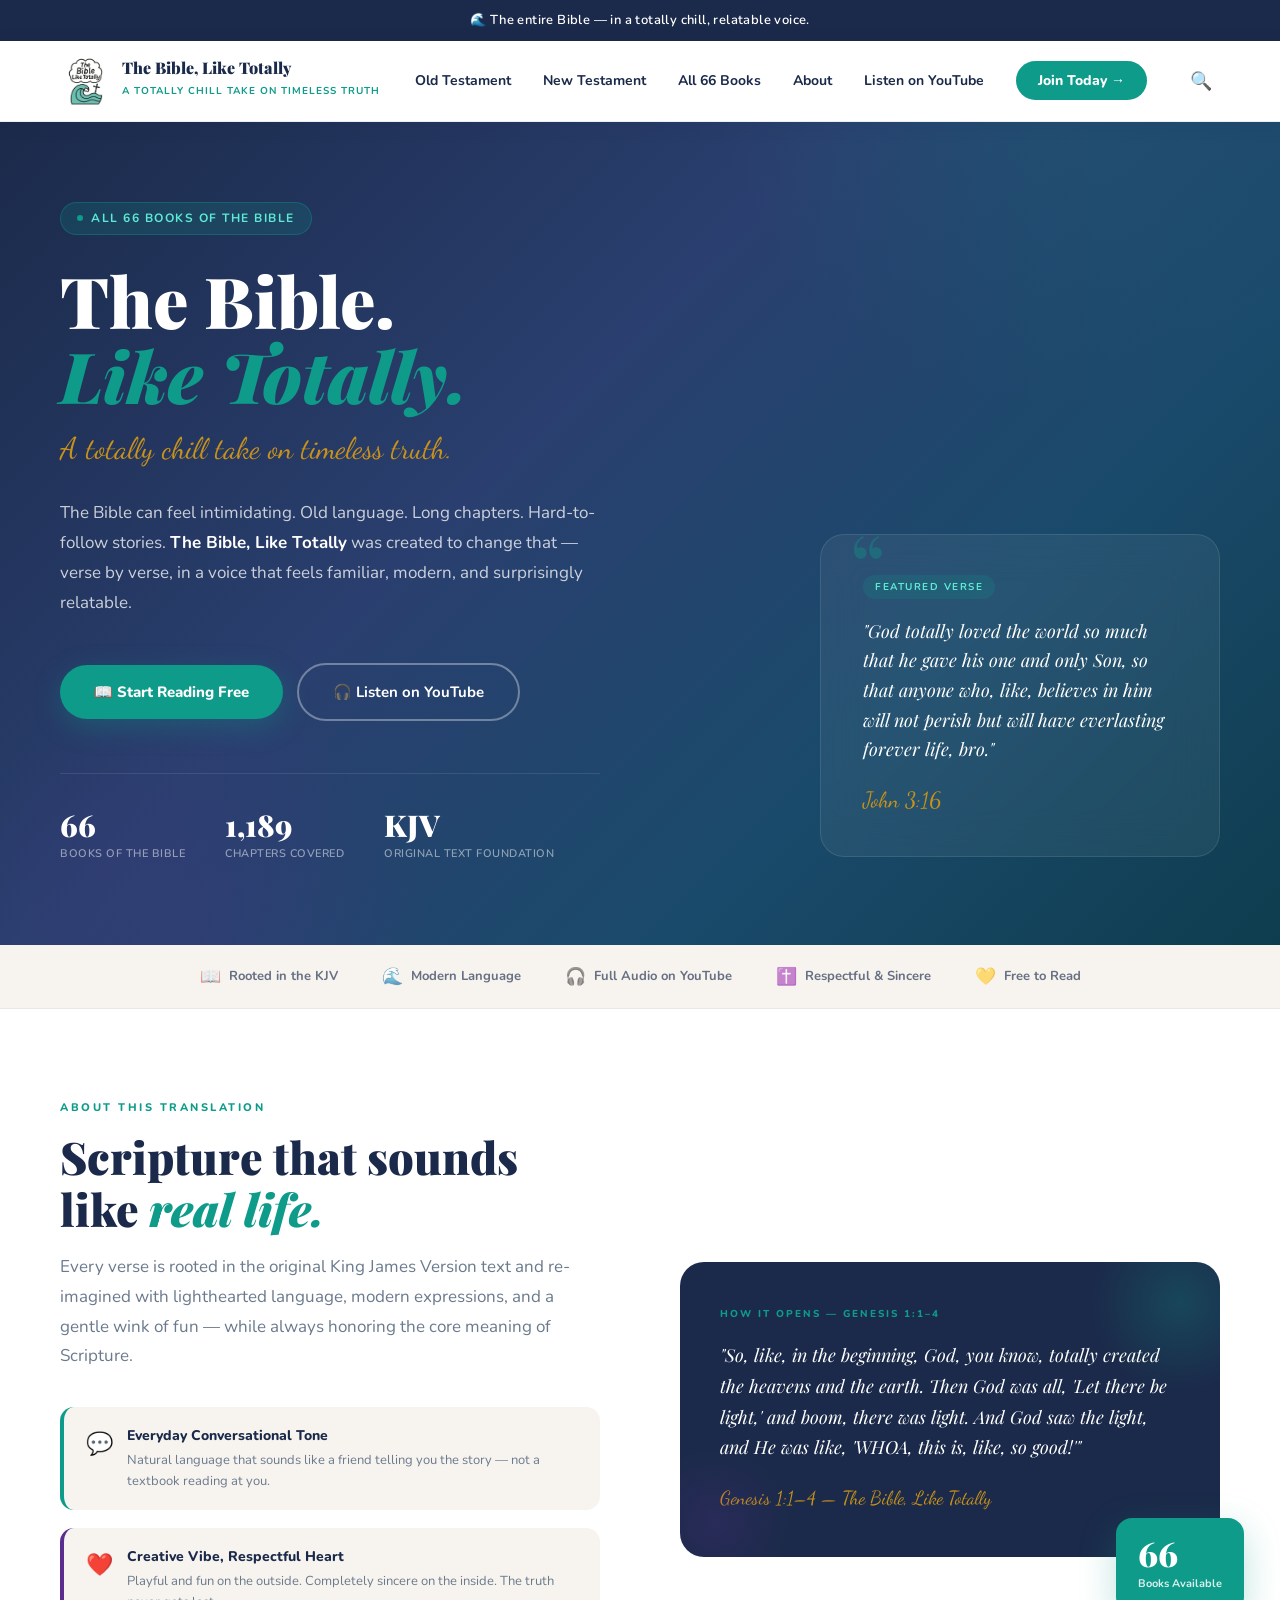
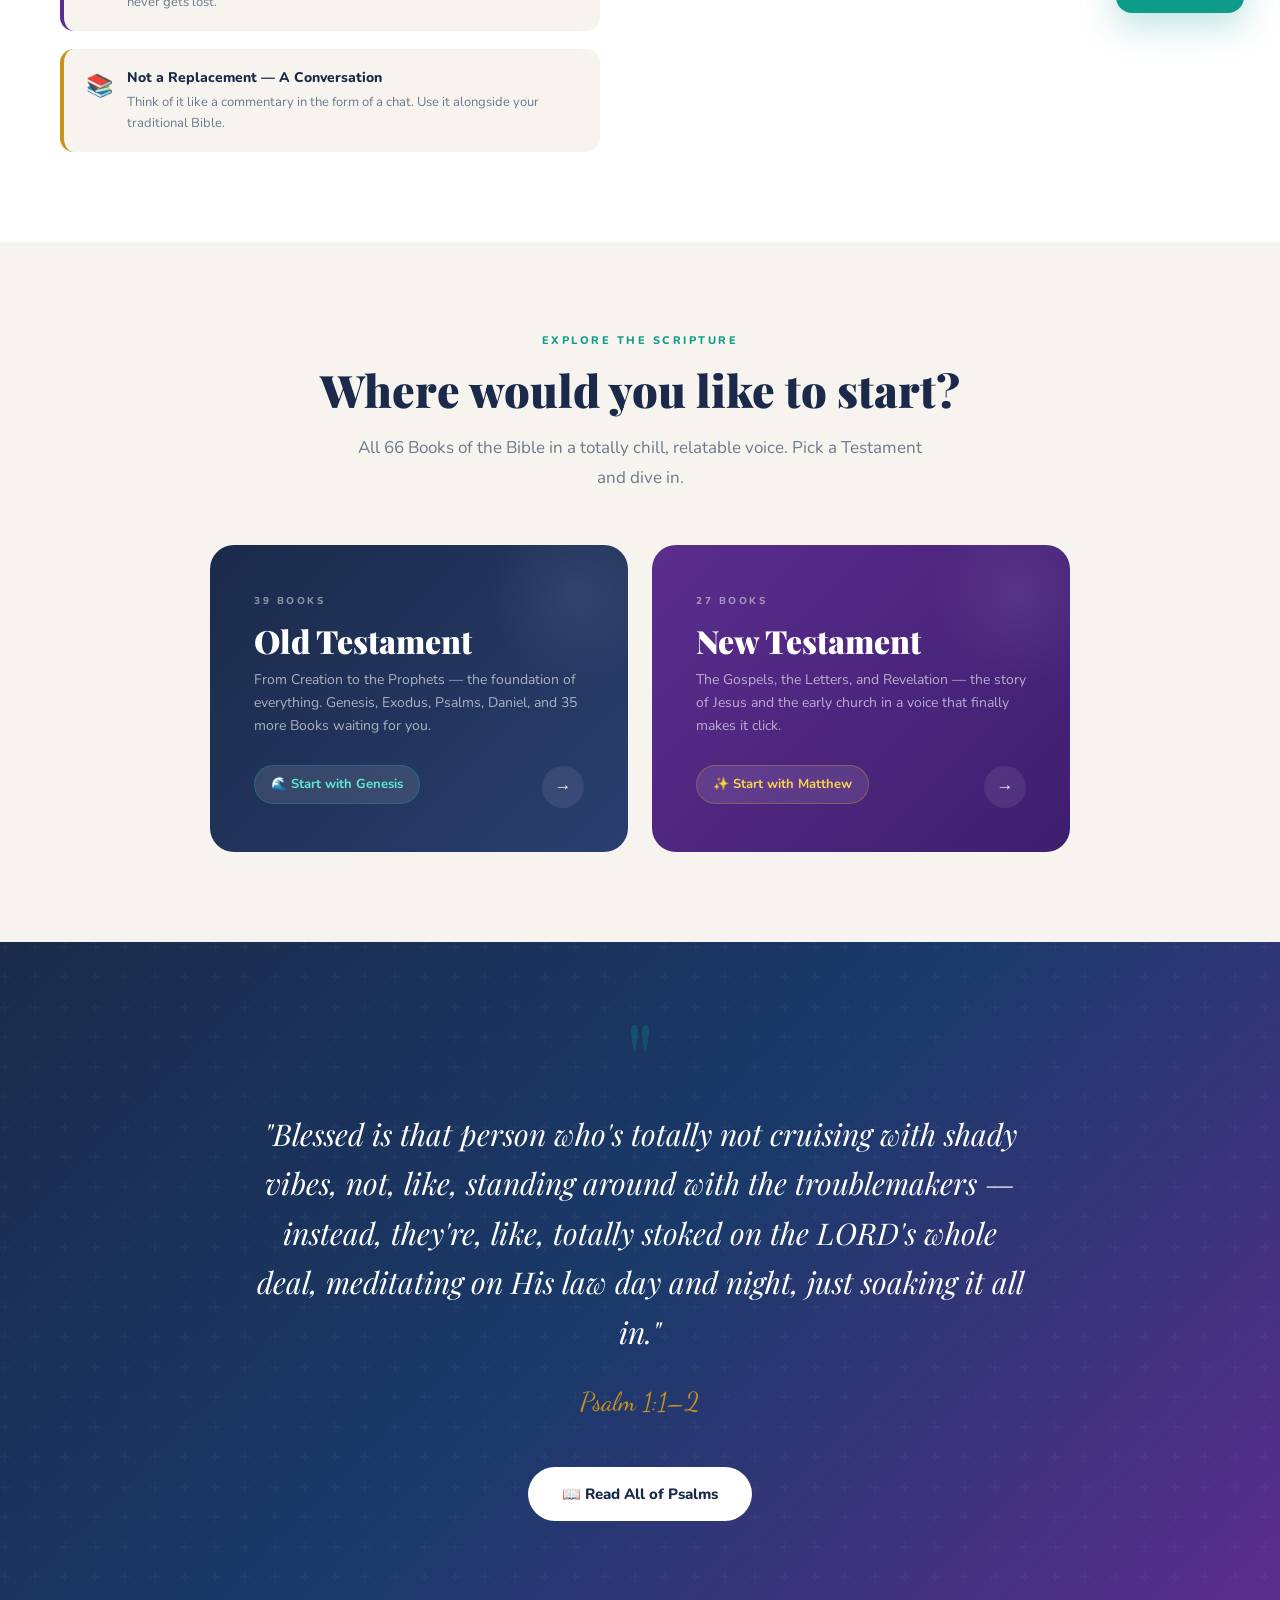
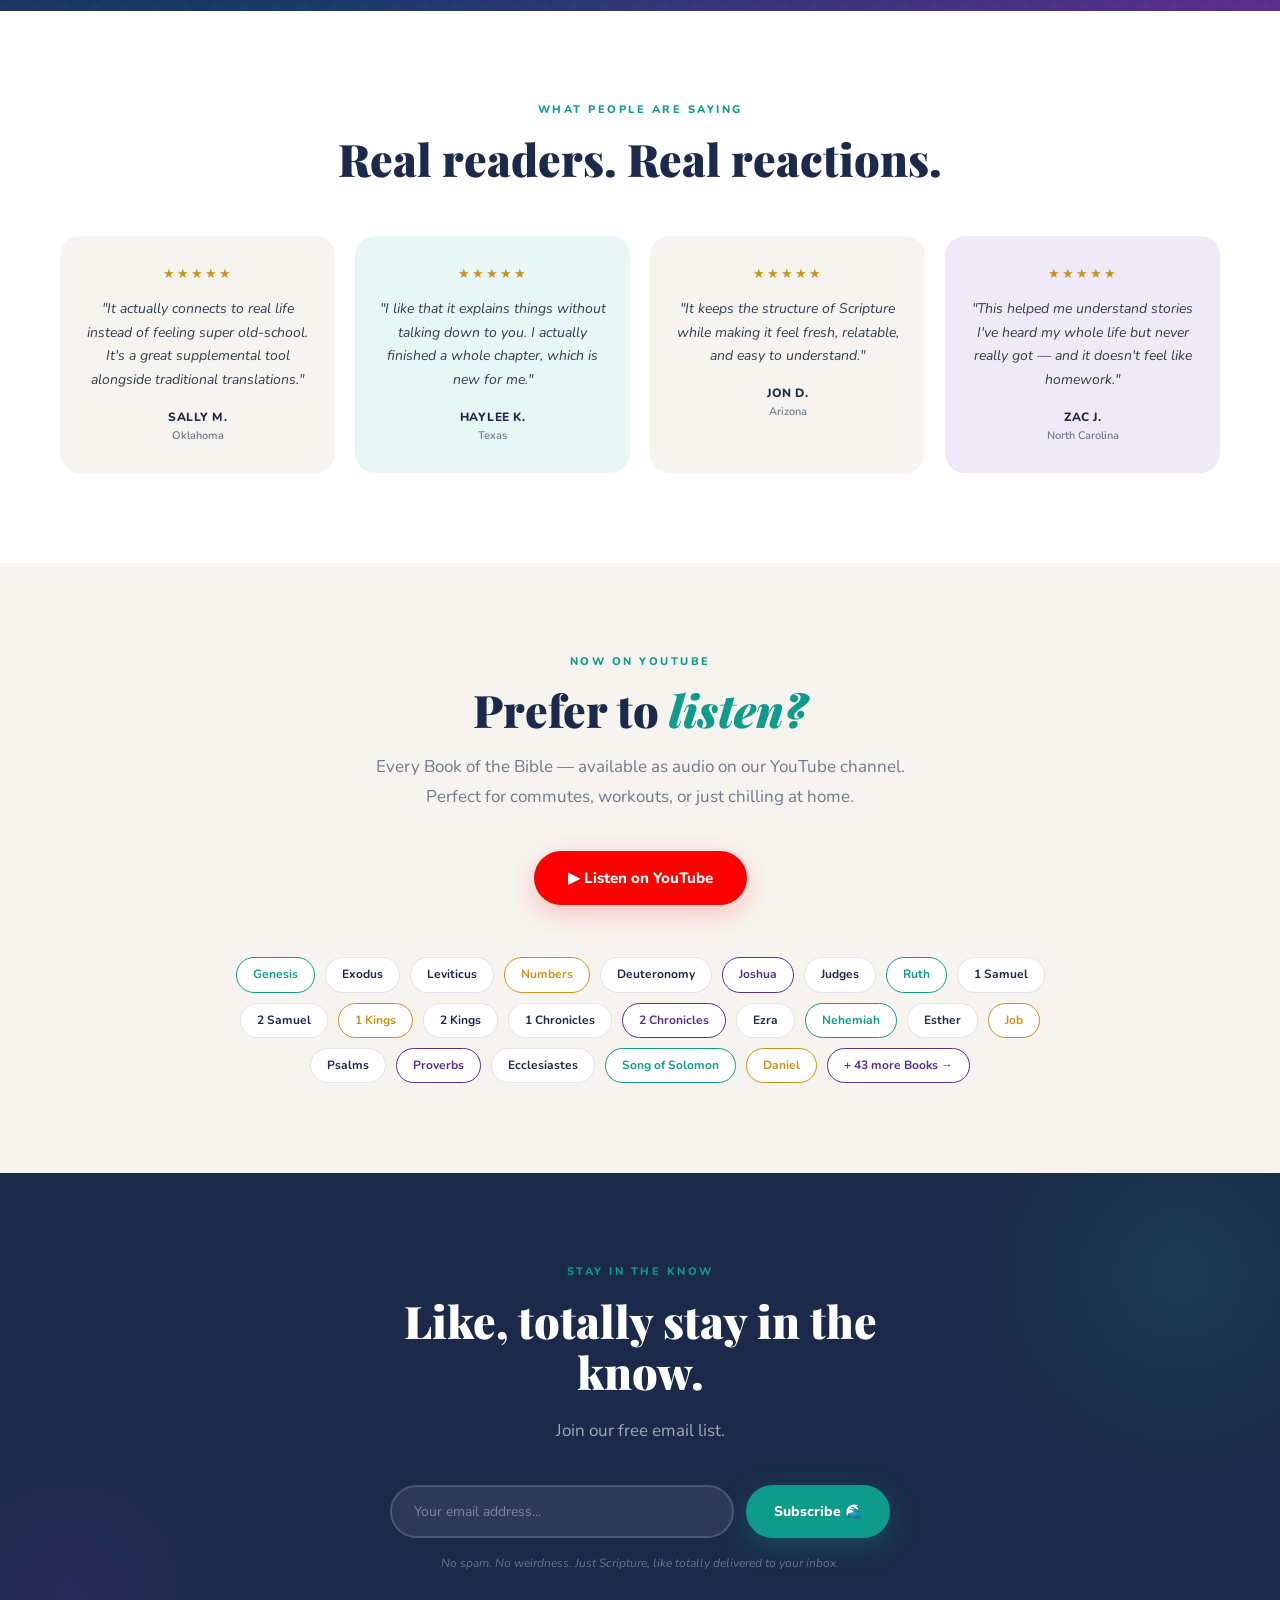
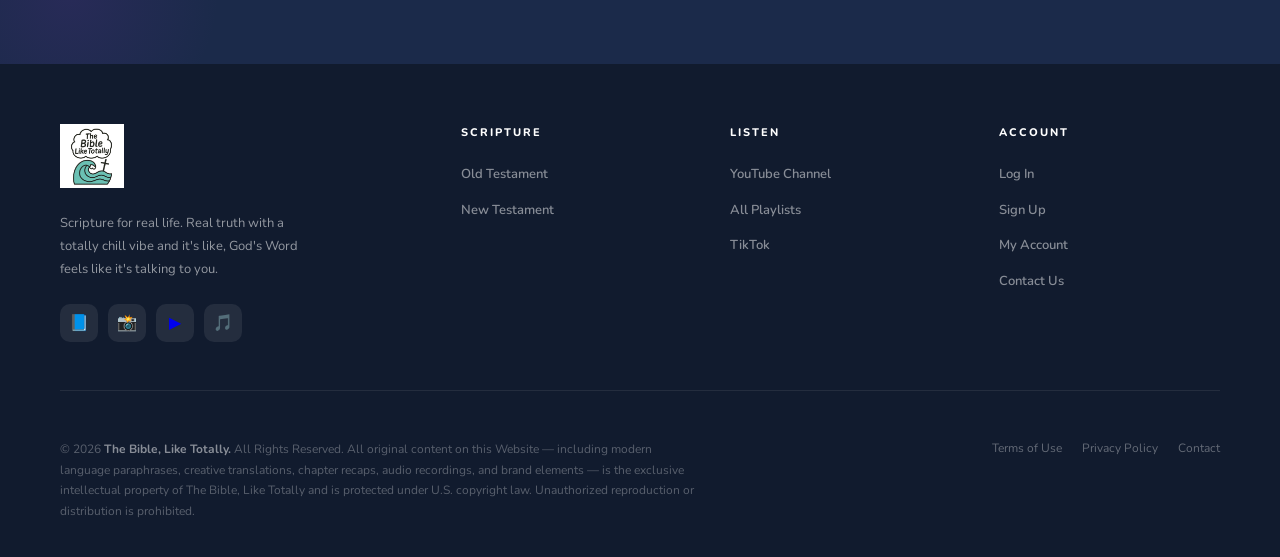
==== commit af5624ba: "Theme v1.0.27: final footer tagline Co-Authored-By: Claude Sonnet 5.5 <noreply@anthropic.com> Claude" ====
--- a/index.html
+++ b/index.html
@@ -645,7 +645,7 @@
   <div class="footer-top">
     <div class="footer-brand">
       <img src="logo.png" alt="The Bible, Like Totally">
-      <p>The whole Bible, but make it relatable. Real truth, real heart, and a totally chill voice so God's Word finally feels like it's talking to you.</p>
+      <p>Scripture for real life. Real truth with a totally chill vibe and it's like, God's Word feels like it's talking to you.</p>
       <div class="footer-social">
         <a href="https://www.facebook.com/thebible.liketotally/" target="_blank" class="social-btn" title="Facebook">📘</a>
         <a href="https://www.instagram.com/thebible_liketotally/" target="_blank" class="social-btn" title="Instagram">📸</a>
